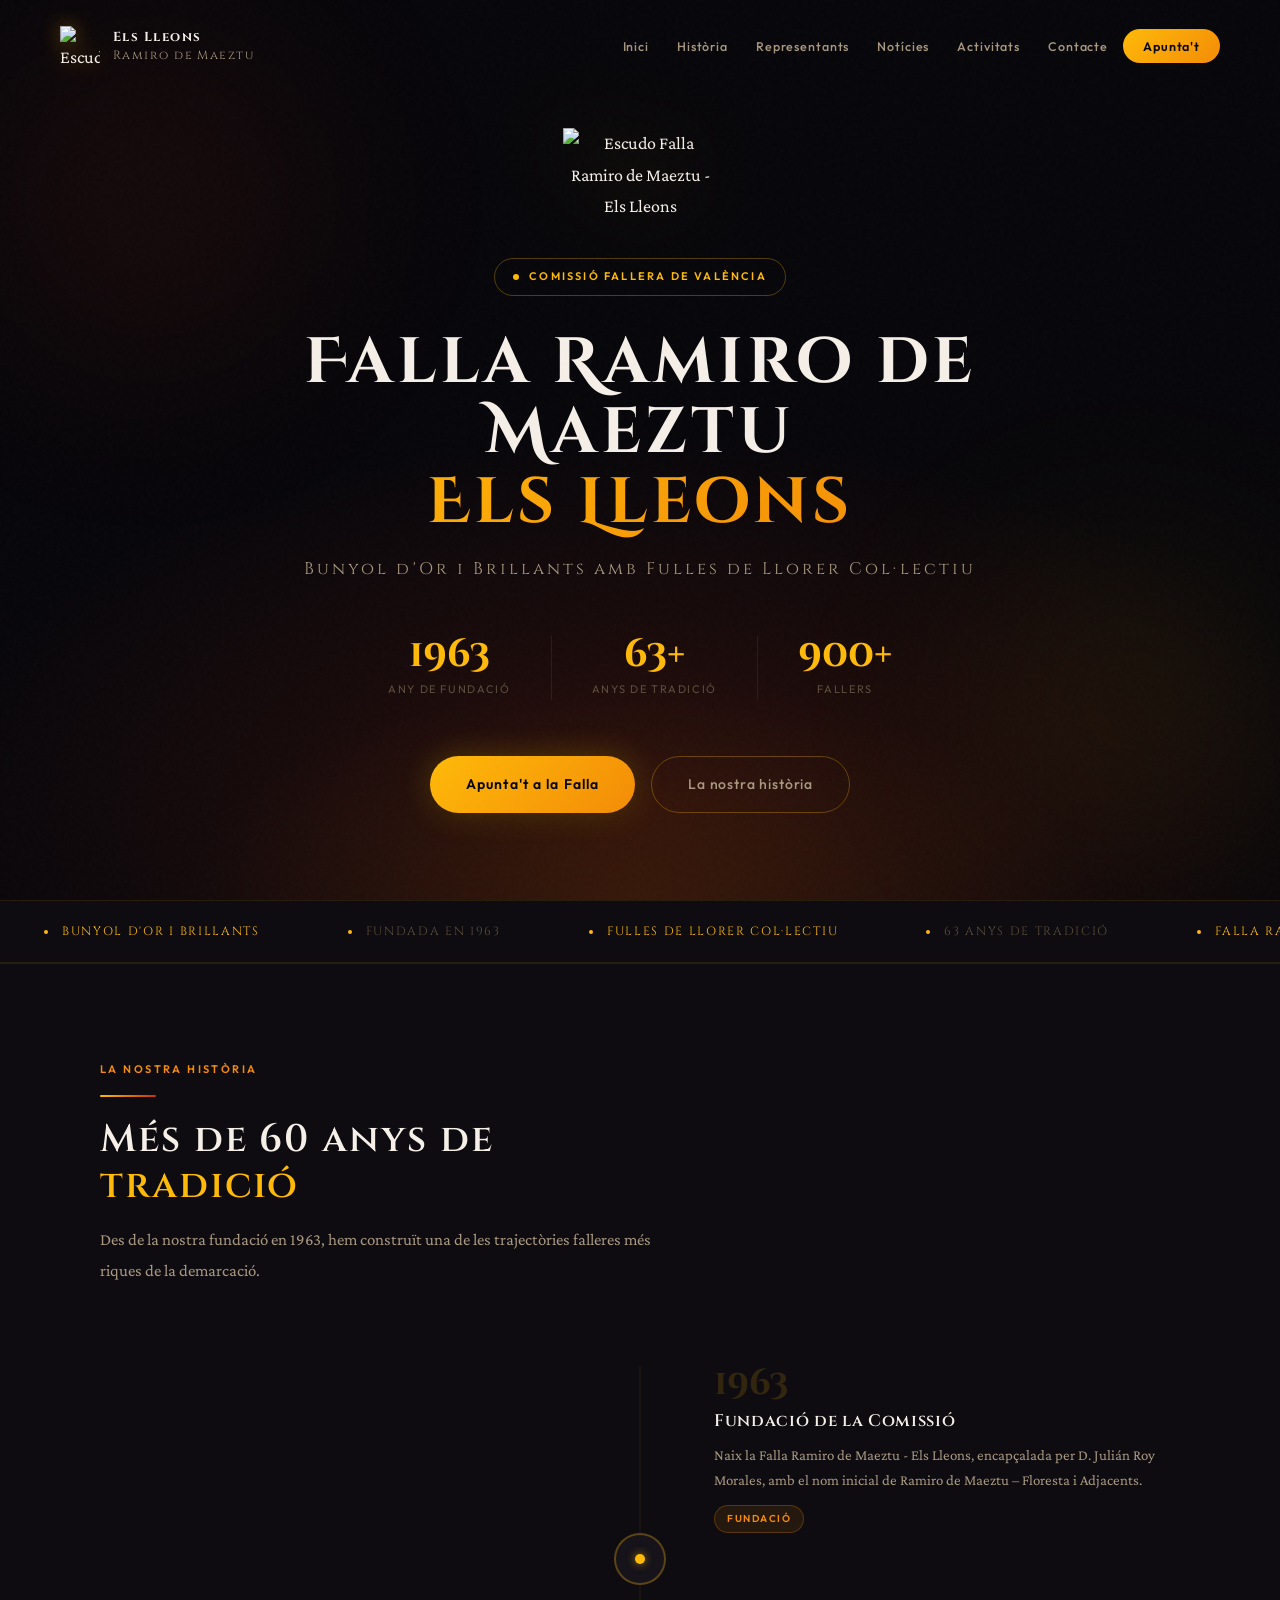
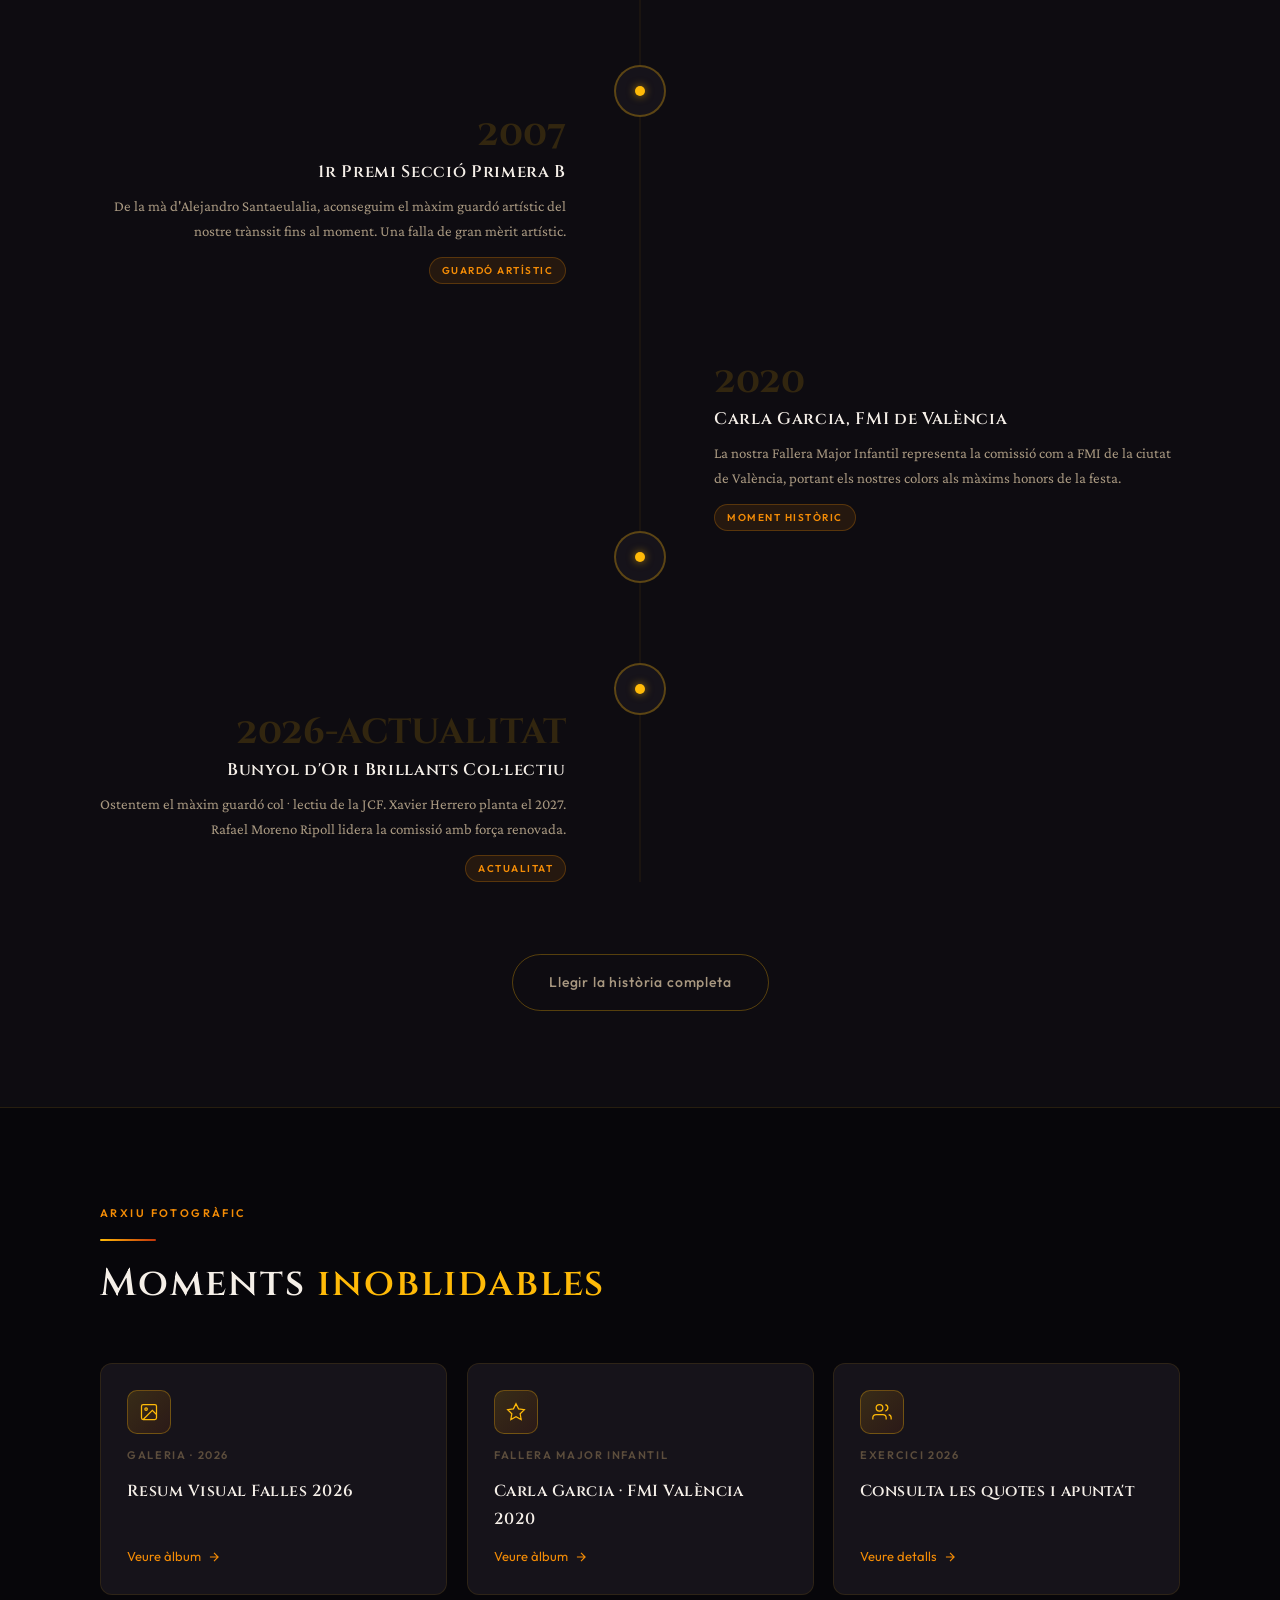
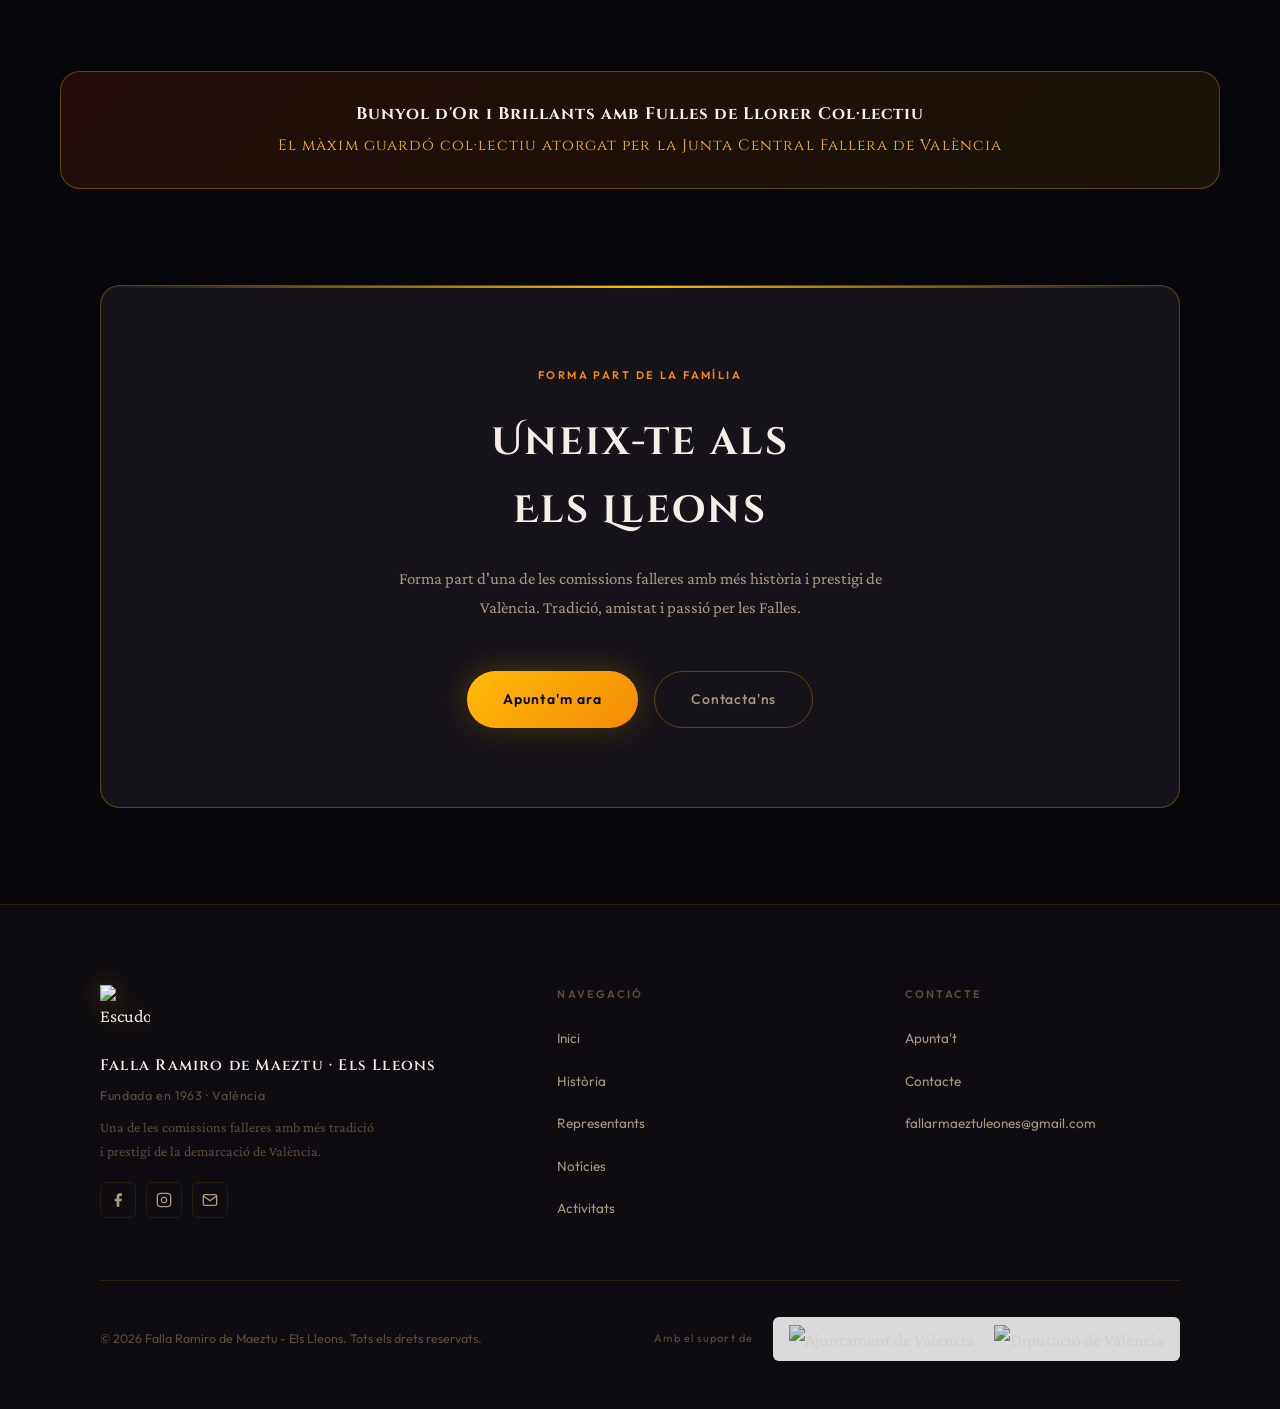
==== index.html @ 34169f57 "Add files via upload" ====
<!DOCTYPE html>
<html lang="ca">
<head>
  <meta charset="UTF-8"/><meta name="viewport" content="width=device-width,initial-scale=1.0"/>
  <meta name="description" content="Falla Ramiro de Maeztu - Els Lleons. Comissió fallera de València des de 1963. Bunyol d'Or i Brillants amb Fulles de Llorer Col·lectiu."/>
  <title>Falla Ramiro de Maeztu · Els Lleons — Inici</title>
  <link rel="preconnect" href="https://fonts.googleapis.com">
  <link rel="preconnect" href="https://fonts.gstatic.com" crossorigin>
  <link href="https://fonts.googleapis.com/css2?family=Cinzel+Decorative:wght@700;900&family=Cinzel:wght@400;600;700&family=Crimson+Pro:ital,wght@0,400;0,600;1,400&family=Outfit:wght@300;400;500;600&display=swap" rel="stylesheet">
  <script src="https://cdnjs.cloudflare.com/ajax/libs/gsap/3.12.2/gsap.min.js"></script>
  <script src="https://cdnjs.cloudflare.com/ajax/libs/gsap/3.12.2/ScrollTrigger.min.js"></script>
  <link rel="stylesheet" href="main.css">
  <style>
    /* ── HERO ──────────────────────────────────── */
    .hero{position:relative;min-height:100vh;display:flex;align-items:center;justify-content:center;text-align:center;overflow:hidden;padding:120px 40px 80px}
    .hero::after{content:'';position:absolute;inset:0;background:radial-gradient(ellipse 80% 60% at 50% 90%,rgba(193,52,10,.18) 0%,transparent 70%),radial-gradient(ellipse 60% 40% at 50% 100%,rgba(244,140,6,.10) 0%,transparent 60%);pointer-events:none}
    .hero-bg-glow{position:absolute;inset:0;pointer-events:none;z-index:0}
    .hero-glow-orb{position:absolute;border-radius:50%;filter:blur(80px)}
    .hero-glow-orb--a{width:500px;height:500px;left:-100px;top:-50px;background:radial-gradient(circle,rgba(193,52,10,.12),transparent 70%)}
    .hero-glow-orb--b{width:600px;height:400px;right:-150px;bottom:0;background:radial-gradient(circle,rgba(255,186,8,.08),transparent 70%)}
    #ember-canvas{position:absolute;inset:0;width:100%;height:100%;pointer-events:none;z-index:1}
    .hero-content{position:relative;z-index:2;max-width:820px}
    .hero-escudo-wrap{position:relative;z-index:2}
    .hero-escudo{width:clamp(100px,14vw,155px);height:auto;margin:0 auto 36px;filter:drop-shadow(0 0 40px rgba(255,186,8,.35));will-change:transform;animation:glow-pulse 3.5s ease-in-out infinite}
    .hero-badge{display:inline-flex;align-items:center;gap:10px;font-family:var(--font-ui);font-size:11px;font-weight:600;letter-spacing:.20em;text-transform:uppercase;color:var(--fire-gold);border:1px solid var(--border-accent);padding:8px 18px;border-radius:100px;margin-bottom:32px}
    .hero-badge-dot{width:6px;height:6px;background:var(--fire-gold);border-radius:50%;animation:pulse-dot 2s ease-in-out infinite}
    .hero-title{font-family:var(--font-display);font-size:clamp(2rem,5vw,4.2rem);font-weight:700;line-height:1.1;letter-spacing:.06em;color:var(--text-primary);margin-bottom:16px}
    .hero-title .fire-text{display:block;background:linear-gradient(135deg,var(--fire-gold) 0%,var(--fire-bright) 45%,var(--fire-deep) 100%);background-size:200% auto;-webkit-background-clip:text;-webkit-text-fill-color:transparent;background-clip:text;animation:shimmer 5s linear infinite}
    .hero-subtitle{font-family:var(--font-heading);font-size:clamp(.85rem,2vw,1.05rem);letter-spacing:.18em;color:var(--text-secondary);margin-bottom:52px}
    .hero-stats{display:flex;align-items:center;justify-content:center;margin-bottom:56px}
    .hero-stat{text-align:center;padding:0 40px}
    .hero-stat:not(:last-child){border-right:1px solid var(--border-subtle)}
    .hero-stat-num{font-family:var(--font-display);font-size:clamp(1.8rem,3vw,2.6rem);font-weight:700;color:var(--fire-gold);line-height:1;margin-bottom:6px}
    .hero-stat-label{font-family:var(--font-ui);font-size:11px;letter-spacing:.15em;color:var(--text-muted);text-transform:uppercase}
    .hero-actions{display:flex;gap:16px;justify-content:center;flex-wrap:wrap}
    .scroll-indicator{position:absolute;bottom:40px;left:50%;transform:translateX(-50%);display:flex;flex-direction:column;align-items:center;gap:10px}
    .scroll-indicator span{font-family:var(--font-ui);font-size:10px;letter-spacing:.20em;color:var(--text-muted);text-transform:uppercase}
    .scroll-line{width:1px;height:48px;background:linear-gradient(to bottom,var(--fire-gold),transparent);animation:scroll-line 2s ease-in-out infinite}
    @keyframes scroll-line{0%{transform:scaleY(0) translateY(-50%);opacity:0}40%{transform:scaleY(1) translateY(0);opacity:1}100%{transform:scaleY(0) translateY(50%);opacity:0}}
    /* ── TIMELINE ──────────────────────────────── */
    .timeline-section{background:var(--bg-surface);border-top:1px solid var(--border-subtle);border-bottom:1px solid var(--border-subtle)}
    .timeline-intro{max-width:600px;margin-bottom:80px}
    @media(max-width:768px){.hero-stat{padding:0 18px}.hero-stats{gap:0}}
  </style>
</head>
<body>

<nav class="site-nav" id="siteNav">
  <a href="index.html" class="nav-logo">
    <img src="img/escudo-BKOypUWz.png" alt="Escudo Falla Els Lleons"/>
    <div class="nav-logo-text"><strong>Els Lleons</strong>Ramiro de Maeztu</div>
  </a>
  <ul class="nav-links">
    <li><a href="index.html">Inici</a></li>
    <li><a href="historia.html">Història</a></li>
    <li><a href="representants.html">Representants</a></li>
    <li><a href="noticies.html">Notícies</a></li>
    <li><a href="activitats.html">Activitats</a></li>
    <li><a href="contacto.html">Contacte</a></li>
    <li><a href="apuntat.html" class="nav-cta">Apunta't</a></li>
  </ul>
  <button class="nav-hamburger" id="navHamburger" aria-label="Menú"><span></span><span></span><span></span></button>
</nav>
<div class="nav-drawer" id="navDrawer">
  <a href="index.html">Inici</a><a href="historia.html">Història</a>
  <a href="representants.html">Representants</a><a href="noticies.html">Notícies</a>
  <a href="activitats.html">Activitats</a><a href="contacto.html">Contacte</a>
  <a href="apuntat.html" class="nav-cta">Apunta't</a>
</div>

<section class="hero" id="hero">
  <div class="hero-bg-glow" id="heroGlow">
    <div class="hero-glow-orb hero-glow-orb--a"></div>
    <div class="hero-glow-orb hero-glow-orb--b"></div>
  </div>
  <canvas id="ember-canvas"></canvas>
  <div class="hero-content" id="heroContent">
    <div class="hero-escudo-wrap" id="heroEscudo">
      <img src="img/escudo-BKOypUWz.png" alt="Escudo Falla Ramiro de Maeztu - Els Lleons" class="hero-escudo"/>
    </div>
    <div class="hero-badge" id="heroBadge"><span class="hero-badge-dot"></span>Comissió Fallera de València</div>
    <h1 class="hero-title" id="heroTitle">Falla Ramiro de Maeztu<span class="fire-text">Els Lleons</span></h1>
    <p class="hero-subtitle" id="heroSubtitle">Bunyol d'Or i Brillants amb Fulles de Llorer Col·lectiu</p>
    <div class="hero-stats" id="heroStats">
      <div class="hero-stat">
        <div class="hero-stat-num" data-count="1963" data-suffix="" data-delay="1.2">1963</div>
        <div class="hero-stat-label">Any de fundació</div>
      </div>
      <div class="hero-stat">
        <div class="hero-stat-num" data-count="63" data-suffix="+" data-delay="1.4">63+</div>
        <div class="hero-stat-label">Anys de tradició</div>
      </div> 
      <div class="hero-stat">
        <div class="hero-stat-num" data-count="900" data-suffix="+" data-delay="1.4">900+</div>
        <div class="hero-stat-label">Fallers</div>
      </div>
    </div>
    <div class="hero-actions" id="heroActions">
      <a href="apuntat.html" class="btn-primary magnet-btn">Apunta't a la Falla</a>
      <a href="historia.html" class="btn-ghost magnet-btn">La nostra història</a>
    </div>
  </div>
</section>

<div class="marquee-section">
  <div class="marquee-track">
    <div class="marquee-item hi"><span class="dot"></span>Bunyol d'Or i Brillants</div>
    <div class="marquee-item"><span class="dot"></span>Fundada en 1963</div>
    <div class="marquee-item hi"><span class="dot"></span>Fulles de Llorer Col·lectiu</div>
    <div class="marquee-item"><span class="dot"></span>63 anys de tradició</div>
    <div class="marquee-item hi"><span class="dot"></span>Falla Ramiro de Maeztu</div>
    <div class="marquee-item"><span class="dot"></span>Els Lleons · València</div>
    <div class="marquee-item hi"><span class="dot"></span>Xavier Herrero 2027</div>
    <div class="marquee-item"><span class="dot"></span>Rafael Moreno Ripoll</div>
    <div class="marquee-item hi"><span class="dot"></span>Bunyol d'Or i Brillants</div>
    <div class="marquee-item"><span class="dot"></span>Fundada en 1963</div>
    <div class="marquee-item hi"><span class="dot"></span>Fulles de Llorer Col·lectiu</div>
    <div class="marquee-item"><span class="dot"></span>63 anys de tradició</div>
    <div class="marquee-item hi"><span class="dot"></span>Falla Ramiro de Maeztu</div>
    <div class="marquee-item"><span class="dot"></span>Els Lleons · València</div>
    <div class="marquee-item hi"><span class="dot"></span>Xavier Herrero 2027</div>
    <div class="marquee-item"><span class="dot"></span>Rafael Moreno Ripoll</div>
  </div>
</div>

<section class="timeline-section">
  <div class="container">
    <div class="timeline-intro gsap-reveal">
      <div class="section-label">La nostra Història</div>
      <div class="title-line"></div>
      <h2 class="section-title">Més de 60 anys de <span class="accent">tradició</span></h2>
      <p class="section-desc">Des de la nostra fundació en 1963, hem construït una de les trajectòries falleres més riques de la demarcació.</p>
    </div>
    <div class="timeline" id="timeline">
      <div class="timeline-line"><div class="timeline-line-progress" id="timelineProgress"></div></div>
      <div class="timeline-item" data-timeline-item>
        <div class="timeline-content">
          <div class="timeline-year">1963</div>
          <h3 class="timeline-event-title">Fundació de la Comissió</h3>
          <p class="timeline-event-desc">Naix la Falla Ramiro de Maeztu - Els Lleons, encapçalada per D. Julián Roy Morales, amb el nom inicial de Ramiro de Maeztu – Floresta i Adjacents.</p>
          <span class="timeline-tag">Fundació</span>
        </div>
        <div class="timeline-dot"><div class="timeline-dot-inner"></div></div>
        <div class="timeline-empty"></div>
      </div>
      <div class="timeline-item" data-timeline-item>
        <div class="timeline-empty"></div>
        <div class="timeline-dot"><div class="timeline-dot-inner"></div></div>
        <div class="timeline-content">
          <div class="timeline-year">2007</div>
          <h3 class="timeline-event-title">1r Premi Secció Primera B</h3>
          <p class="timeline-event-desc">De la mà d'Alejandro Santaeulalia, aconseguim el màxim guardó artístic del nostre trànssit fins al moment. Una falla de gran mèrit artístic.</p>
          <span class="timeline-tag">Guardó artístic</span>
        </div>
      </div>
      <div class="timeline-item" data-timeline-item>
        <div class="timeline-content">
          <div class="timeline-year">2020</div>
          <h3 class="timeline-event-title">Carla Garcia, FMI de València</h3>
          <p class="timeline-event-desc">La nostra Fallera Major Infantil representa la comissió com a FMI de la ciutat de València, portant els nostres colors als màxims honors de la festa.</p>
          <span class="timeline-tag">Moment Històric</span>
        </div>
        <div class="timeline-dot"><div class="timeline-dot-inner"></div></div>
        <div class="timeline-empty"></div>
      </div>
      <div class="timeline-item" data-timeline-item>
        <div class="timeline-empty"></div>
        <div class="timeline-dot"><div class="timeline-dot-inner"></div></div>
        <div class="timeline-content">
          <div class="timeline-year">2026-actualitat</div>
          <h3 class="timeline-event-title">Bunyol d'Or i Brillants Col·lectiu</h3>
          <p class="timeline-event-desc">Ostentem el màxim guardó col·lectiu de la JCF. Xavier Herrero planta el 2027. Rafael Moreno Ripoll lidera la comissió amb força renovada.</p>
          <span class="timeline-tag">Actualitat</span>
        </div>
      </div>
    </div>
    <div style="text-align:center;margin-top:72px;" class="gsap-reveal">
      <a href="historia.html" class="btn-ghost magnet-btn">Llegir la història completa</a>
    </div>
  </div>
</section>

<section>
  <div class="container">
    <div class="gsap-reveal">
      <div class="section-label">Arxiu Fotogràfic</div>
      <div class="title-line"></div>
      <h2 class="section-title">Moments <span class="accent">inoblidables</span></h2>
    </div>
    <div class="media-grid gsap-stagger">
      <a href="https://photos.app.goo.gl/oieqYhfX7TFRKs5K6" target="_blank" rel="noopener" class="media-card gsap-stagger-item">
        <div class="media-card-icon"><svg width="20" height="20" viewBox="0 0 24 24" fill="none" stroke="currentColor" stroke-width="1.5"><rect x="3" y="3" width="18" height="18" rx="2"/><circle cx="8.5" cy="8.5" r="1.5"/><polyline points="21 15 16 10 5 21"/></svg></div>
        <div class="media-card-label">Galeria · 2026</div>
        <div class="media-card-title">Resum Visual Falles 2026</div>
        <div class="media-card-arrow">Veure àlbum <svg width="14" height="14" viewBox="0 0 24 24" fill="none" stroke="currentColor" stroke-width="2"><path d="M5 12h14M12 5l7 7-7 7"/></svg></div>
      </a>
      <a href="https://photos.google.com/share/AF1QipOWC027r64rm7cB2K-6DZGzANDgAGaSIbLd2Os3j7zZW-bnLb8N82wI9iTpSk3nBQ?key=VXc4aWZzSUs1NjE0bUx0eWV2QlB2aTRnMTRxVzJ3" target="_blank" rel="noopener" class="media-card gsap-stagger-item">
        <div class="media-card-icon"><svg width="20" height="20" viewBox="0 0 24 24" fill="none" stroke="currentColor" stroke-width="1.5"><path d="M12 2l3.09 6.26L22 9.27l-5 4.87 1.18 6.88L12 17.77l-6.18 3.25L7 14.14 2 9.27l6.91-1.01L12 2z"/></svg></div>
        <div class="media-card-label">Fallera Major Infantil</div>
        <div class="media-card-title">Carla Garcia · FMI València 2020</div>
        <div class="media-card-arrow">Veure àlbum <svg width="14" height="14" viewBox="0 0 24 24" fill="none" stroke="currentColor" stroke-width="2"><path d="M5 12h14M12 5l7 7-7 7"/></svg></div>
      </a>
      <a href="apuntat.html" class="media-card gsap-stagger-item">
        <div class="media-card-icon"><svg width="20" height="20" viewBox="0 0 24 24" fill="none" stroke="currentColor" stroke-width="1.5"><path d="M17 21v-2a4 4 0 0 0-4-4H5a4 4 0 0 0-4 4v2"/><circle cx="9" cy="7" r="4"/><path d="M23 21v-2a4 4 0 0 0-3-3.87m-4-12a4 4 0 0 1 0 7.75"/></svg></div>
        <div class="media-card-label">Exercici 2026</div>
        <div class="media-card-title">Consulta les quotes i apunta't</div>
        <div class="media-card-arrow">Veure detalls <svg width="14" height="14" viewBox="0 0 24 24" fill="none" stroke="currentColor" stroke-width="2"><path d="M5 12h14M12 5l7 7-7 7"/></svg></div>
      </a>
    </div>
  </div>
</section>

<div class="honor-banner gsap-reveal">
  <div class="honor-text">
    <strong>Bunyol d'Or i Brillants amb Fulles de Llorer Col·lectiu</strong>
    El màxim guardó col·lectiu atorgat per la Junta Central Fallera de València
  </div>
</div>

<section class="join-section">
  <div class="container">
    <div class="join-inner gsap-reveal">
      <div class="section-label" style="justify-content:center;display:flex;margin-bottom:24px;">Forma part de la família</div>
      <h2 class="join-title">Uneix-te als<br>Els Lleons</h2>
      <p class="join-desc">Forma part d'una de les comissions falleres amb més història i prestigi de València. Tradició, amistat i passió per les Falles.</p>
      <div class="join-actions">
        <a href="apuntat.html" class="btn-primary magnet-btn">Apunta'm ara</a>
        <a href="contacto.html" class="btn-ghost magnet-btn">Contacta'ns</a>
      </div>
    </div>
  </div>
</section>

<footer class="site-footer">
  <div class="container">
    <div class="footer-top">
      <div class="footer-brand">
        <img src="img/escudo-BKOypUWz.png" alt="Escudo"/>
        <div class="footer-brand-name">Falla Ramiro de Maeztu · Els Lleons</div>
        <div class="footer-brand-sub">Fundada en 1963 · València</div>
        <p class="footer-brand-desc">Una de les comissions falleres amb més tradició i prestigi de la demarcació de València.</p>
        <div class="social-links">
          <a href="https://www.facebook.com/fallarmaeztuleones" target="_blank" rel="noopener" class="social-link" aria-label="Facebook"><svg width="16" height="16" viewBox="0 0 24 24" fill="currentColor"><path d="M18 2h-3a5 5 0 0 0-5 5v3H7v4h3v8h4v-8h3l1-4h-4V7a1 1 0 0 1 1-1h3z"/></svg></a>
          <a href="https://www.instagram.com/fallaramirodemaeztuleones/" target="_blank" rel="noopener" class="social-link" aria-label="Instagram"><svg width="16" height="16" viewBox="0 0 24 24" fill="none" stroke="currentColor" stroke-width="2"><rect x="2" y="2" width="20" height="20" rx="5"/><path d="M16 11.37A4 4 0 1 1 12.63 8 4 4 0 0 1 16 11.37z"/><line x1="17.5" y1="6.5" x2="17.51" y2="6.5"/></svg></a>
          <a href="mailto:fallarmaeztuleones@gmail.com" class="social-link" aria-label="Email"><svg width="16" height="16" viewBox="0 0 24 24" fill="none" stroke="currentColor" stroke-width="2"><path d="M4 4h16c1.1 0 2 .9 2 2v12c0 1.1-.9 2-2 2H4c-1.1 0-2-.9-2-2V6c0-1.1.9-2 2-2z"/><polyline points="22,6 12,13 2,6"/></svg></a>
        </div>
      </div>
      <div>
        <div class="footer-nav-title">Navegació</div>
        <ul class="footer-nav-links">
          <li><a href="index.html">Inici</a></li><li><a href="historia.html">Història</a></li>
          <li><a href="representants.html">Representants</a></li><li><a href="noticies.html">Notícies</a></li>
          <li><a href="activitats.html">Activitats</a></li>
        </ul>
      </div>
      <div>
        <div class="footer-nav-title">Contacte</div>
        <ul class="footer-nav-links">
          <li><a href="apuntat.html">Apunta't</a></li><li><a href="contacto.html">Contacte</a></li>
          <li><a href="mailto:fallarmaeztuleones@gmail.com">fallarmaeztuleones@gmail.com</a></li>
        </ul>
      </div>
    </div>
    <div class="footer-bottom">
      <div class="footer-copy">© 2026 Falla Ramiro de Maeztu - Els Lleons. Tots els drets reservats.</div>
      <div class="footer-sponsors">
        <span class="footer-sponsor-label">Amb el suport de</span>
        <div class="footer-sponsor-logos">
           <img src="img/ajuntament-BGm3J81t.png" alt="Ajuntament de València">
          <img src="img/diputacio-DWRY4cS8.jpg" alt="Diputació de València">
        </div>
      </div>
    </div>
  </div>
</footer>

<script src="main.js"></script>
</body>
</html>
---- main.css ----
/* ══════════════════════════════════════════════════════
   FALLA RAMIRO DE MAEZTU · ELS LLEONS — main.css v2
   Flama i Tradició Design System — CORREGIT
══════════════════════════════════════════════════════ */
 
/* ─── TOKENS ─────────────────────────────────────── */
:root {
  --bg-base:        #07060A;
  --bg-surface:     #0E0C11;
  --bg-card:        #16131A;
  --bg-card-hover:  #1E1B24;
 
  --fire-deep:      #C1340A;
  --fire-mid:       #E85D04;
  --fire-bright:    #F48C06;
  --fire-gold:      #FFBA08;
 
  --text-primary:   #F5EFE8;
  --text-secondary: #A89880;
  --text-muted:     #5C4D3C;
 
  --border-subtle:  rgba(255,186,8,.10);
  --border-accent:  rgba(255,186,8,.30);
 
  --font-display: 'Cinzel Decorative', serif;
  --font-heading: 'Cinzel', serif;
  --font-body:    'Crimson Pro', serif;
  --font-ui:      'Outfit', sans-serif;
 
  --r-sm: 6px;
  --r-md: 12px;
  --r-lg: 20px;
  --ease: cubic-bezier(.16,1,.3,1);
}
 
/* ─── RESET ──────────────────────────────────────── */
*,*::before,*::after { box-sizing:border-box; margin:0; padding:0; }
html { scroll-behavior:smooth; }
body {
  font-family:var(--font-body); font-size:18px; line-height:1.75;
  color:var(--text-primary); background:var(--bg-base); overflow-x:hidden;

}
img  { display:block; max-width:100%; height:auto; }
a    { color:inherit; text-decoration:none; }
ul   { list-style:none; }
 
/* Grain */
body::before {
  content:''; position:fixed; inset:0; pointer-events:none; z-index:9999;
  background-image:url("data:image/svg+xml,%3Csvg viewBox='0 0 256 256' xmlns='http://www.w3.org/2000/svg'%3E%3Cfilter id='n'%3E%3CfeTurbulence type='fractalNoise' baseFrequency='0.9' numOctaves='4' stitchTiles='stitch'/%3E%3C/filter%3E%3Crect width='100%25' height='100%25' filter='url(%23n)'/%3E%3C/svg%3E");
  opacity:.025;
}
 
/* ─── NAV ─────────────────────────────────────────── */
.site-nav {
  position:fixed; top:0; left:0; right:0; z-index:100;
  padding:26px 60px;
  display:flex; align-items:center; justify-content:space-between; gap:32px;
  transition:padding .4s var(--ease), background .4s ease,
             border-color .4s ease, transform .4s var(--ease);
}
.site-nav.scrolled {
  padding:14px 60px;
  background:rgba(7,6,10,.92);
  backdrop-filter:blur(24px) saturate(160%);
  -webkit-backdrop-filter:blur(24px) saturate(160%);
  border-bottom:1px solid var(--border-subtle);
}
.site-nav.hidden { transform:translateY(-110%); }
 
.nav-logo { display:flex; align-items:center; gap:13px; flex-shrink:0; }
.nav-logo img {
  width:40px; height:40px; object-fit:contain;
  filter:drop-shadow(0 0 10px rgba(255,186,8,.4));
  transition:filter .3s ease;
}
.nav-logo:hover img { filter:drop-shadow(0 0 18px rgba(255,186,8,.7)); }
.nav-logo-text {
  font-family:var(--font-heading); font-size:12px;
  letter-spacing:.12em; color:var(--text-secondary); line-height:1.35;
}
.nav-logo-text strong { display:block; font-size:13px; color:var(--text-primary); }
 
.nav-links { display:flex; align-items:center; gap:2px; }
.nav-links a {
  font-family:var(--font-ui); font-size:12.5px; font-weight:500;
  letter-spacing:.07em; color:var(--text-secondary);
  padding:8px 13px; border-radius:var(--r-sm);
  transition:color .2s ease; position:relative;
}
.nav-links a::after {
  content:''; position:absolute; bottom:4px; left:50%; right:50%;
  height:1px; background:var(--fire-gold);
  transition:left .3s var(--ease), right .3s var(--ease);
}
.nav-links a:hover, .nav-links a.active { color:var(--text-primary); }
.nav-links a:hover::after, .nav-links a.active::after { left:13px; right:13px; }
 
.nav-cta {
  font-family:var(--font-ui) !important; font-size:12.5px !important;
  font-weight:600 !important; letter-spacing:.07em !important;
  color:var(--bg-base) !important;
  background:linear-gradient(135deg, var(--fire-gold), var(--fire-bright));
  padding:9px 20px !important; border-radius:100px !important;
}
.nav-cta::after { display:none !important; }
.nav-cta:hover  { opacity:.88; color:var(--bg-base) !important; }
 
/* Hamburger */
.nav-hamburger {
  display:none; flex-direction:column; gap:5px;
  background:none; border:none; cursor:pointer; padding:6px; flex-shrink:0;
}
.nav-hamburger span {
  display:block; width:22px; height:2px;
  background:var(--text-secondary); border-radius:2px;
  transition:all .3s var(--ease);
}
.nav-hamburger.open span:nth-child(1) { transform:rotate(45deg) translate(5px,5px); }
.nav-hamburger.open span:nth-child(2) { opacity:0; transform:scaleX(0); }
.nav-hamburger.open span:nth-child(3) { transform:rotate(-45deg) translate(5px,-5px); }
 
/* Mobile drawer */
.nav-drawer {
  position:fixed; inset:0;
  background:rgba(7,6,10,.98); backdrop-filter:blur(30px);
  display:flex; flex-direction:column; align-items:center; justify-content:center; gap:8px;
  z-index:99; transform:translateX(100%); transition:transform .45s var(--ease);
}
.nav-drawer.open { transform:translateX(0); }
.nav-drawer a {
  font-family:var(--font-heading); font-size:1.35rem;
  letter-spacing:.12em; color:var(--text-secondary);
  padding:12px 32px; transition:color .2s ease;
}
.nav-drawer a:hover { color:var(--fire-gold); }
.nav-drawer .nav-cta {
  margin-top:20px; font-size:13px !important;
  padding:13px 34px !important; color:var(--bg-base) !important;
}
 
/* ─── LAYOUT ──────────────────────────────────────── */
.container { max-width:1200px; margin:0 auto; padding:0 60px; }
section { padding:96px 0; }
 
/* ─── TYPOGRAPHY HELPERS ─────────────────────────── */
.section-label {
  font-family:var(--font-ui); font-size:11px; font-weight:600;
  letter-spacing:.22em; text-transform:uppercase; color:var(--fire-bright);
  margin-bottom:16px;
}
.section-title {
  font-family:var(--font-heading);
  font-size:clamp(1.75rem, 3vw, 2.75rem);
  font-weight:600; letter-spacing:.05em; color:var(--text-primary);
  line-height:1.2; margin-bottom:16px;
}
.section-title .accent { color:var(--fire-gold); }
 
.title-line {
  width:56px; height:2px; border-radius:2px; margin-bottom:20px;
  background:linear-gradient(90deg, var(--fire-gold), var(--fire-deep));
}
.section-desc {
  font-size:1.05rem; color:var(--text-secondary);
  max-width:580px; line-height:1.8;
}
 
/* ─── PAGE HERO (páginas internas) ───────────────── */
.page-hero {
  position:relative; padding:190px 0 88px;
  overflow:hidden; text-align:center;
}
.page-hero::before {
  content:''; position:absolute; inset:0; pointer-events:none;
  background:
    radial-gradient(ellipse 70% 80% at 50% 100%, rgba(193,52,10,.18) 0%, transparent 70%),
    radial-gradient(ellipse 40% 60% at 50% 110%, rgba(255,186,8,.08) 0%, transparent 60%);
}
.page-hero::after {
  content:''; position:absolute; bottom:0; left:0; right:0; height:1px;
  background:linear-gradient(90deg, transparent, var(--border-accent), transparent);
}
.page-hero-label {
  font-family:var(--font-ui); font-size:11px; font-weight:600;
  letter-spacing:.22em; text-transform:uppercase; color:var(--fire-bright);
  margin-bottom:20px; display:inline-block;
}
.page-hero-title {
  font-family:var(--font-display);
  font-size:clamp(2rem, 5vw, 3.5rem);
  font-weight:700; letter-spacing:.06em; color:var(--text-primary);
  line-height:1.1; margin-bottom:20px;
}
.page-hero-title .fire-text {
  display:block;
  background:linear-gradient(135deg, var(--fire-gold) 0%, var(--fire-bright) 50%, var(--fire-deep) 100%);
  background-size:200% auto;
  -webkit-background-clip:text; -webkit-text-fill-color:transparent; background-clip:text;
  animation:shimmer 5s linear infinite;
}
.page-hero-desc {
  font-family:var(--font-heading); font-size:clamp(.85rem, 2vw, 1.05rem);
  letter-spacing:.10em; color:var(--text-secondary);
  max-width:600px; margin:0 auto;
}
 
/* ─── KEYFRAMES ──────────────────────────────────── */
@keyframes shimmer  { 0%{background-position:0% center} 100%{background-position:200% center} }
@keyframes glow-pulse {
  0%,100% { filter:drop-shadow(0 0 35px rgba(255,186,8,.30)); }
  50%      { filter:drop-shadow(0 0 58px rgba(255,186,8,.58)); }
}
@keyframes pulse-dot { 0%,100%{opacity:1;transform:scale(1)} 50%{opacity:.5;transform:scale(.6)} }
@keyframes scroll-line {
  0%  { transform:scaleY(0) translateY(-50%); opacity:0; }
  40% { transform:scaleY(1)  translateY(0);   opacity:1; }
  100%{ transform:scaleY(0)  translateY(50%); opacity:0; }
}
 
/* ─── BUTTONS ─────────────────────────────────────── */
.btn-primary {
  display:inline-block; font-family:var(--font-ui); font-size:14px; font-weight:600;
  letter-spacing:.08em; color:var(--bg-base);
  background:linear-gradient(135deg, var(--fire-gold), var(--fire-bright));
  padding:16px 36px; border-radius:100px; border:none; cursor:pointer;
  position:relative; overflow:hidden; will-change:transform;
  box-shadow:0 0 30px rgba(255,186,8,.25), 0 4px 20px rgba(0,0,0,.4);
  transition:box-shadow .3s ease;
}
.btn-primary::before {
  content:''; position:absolute; inset:0;
  background:linear-gradient(135deg, rgba(255,255,255,.2), transparent);
  opacity:0; transition:opacity .25s ease;
}
.btn-primary:hover { box-shadow:0 0 50px rgba(255,186,8,.4), 0 8px 30px rgba(0,0,0,.5); }
.btn-primary:hover::before { opacity:1; }
 
.btn-ghost {
  display:inline-block; font-family:var(--font-ui); font-size:14px; font-weight:500;
  letter-spacing:.06em; color:var(--text-secondary);
  padding:15px 36px; border-radius:100px; border:1px solid var(--border-accent);
  will-change:transform;
  transition:color .25s ease, border-color .25s ease, background .25s ease;
}
.btn-ghost:hover { color:var(--text-primary); border-color:var(--fire-gold); background:rgba(255,186,8,.06); }
 
.btn-sm { padding:10px 22px !important; font-size:13px !important; }
 
/* ─── HONOR BANNER ────────────────────────────────── */
/* ─── HONOR BANNER ────────────────────────────────── */
.honor-banner {
  background: linear-gradient(135deg, rgba(193,52,10,.15), rgba(255,186,8,.08));
  border: 1px solid var(--border-accent); 
  border-radius: var(--r-lg);
  padding: 28px 48px; 
  
  display: flex; 
  align-items: center; 
  justify-content: center; /* 👈 CORREGIDO: Centra el bloque horizontalmente */
  gap: 24px;
  margin: -20px 60px 0; 
  position: relative; 
  z-index: 3;
}
.honor-icon { 
  font-size: 34px; 
  flex-shrink: 0; 
}
.honor-text { 
  font-family: var(--font-heading); 
  font-size: .95rem; 
  letter-spacing: .07em; 
  color: var(--fire-gold); 
  text-align: center; 
  width: 100%;             /* 👈 CORREGIDO: Fuerza a que el texto ocupe todo el ancho disponible para centrarse */
}
.honor-text strong { 
  display: block; 
  font-size: 1.05rem; 
  color: var(--text-primary); 
  margin-bottom: 4px; 
}
 
/* ─── MARQUEE ─────────────────────────────────────── */
.marquee-section {
  overflow:hidden; padding:20px 0;
  border-top:1px solid var(--border-subtle);
  border-bottom:1px solid var(--border-subtle);
  background:var(--bg-surface);
}
.marquee-track {
  display:flex; width:max-content;
  animation:marquee-slide 30s linear infinite;
}
.marquee-track:hover { animation-play-state:paused; }
@keyframes marquee-slide { from{transform:translateX(0)} to{transform:translateX(-50%)} }
.marquee-item {
  display:flex; align-items:center; gap:14px; padding:0 44px; white-space:nowrap;
  font-family:var(--font-heading); font-size:12px;
  letter-spacing:.14em; text-transform:uppercase; color:var(--text-muted);
}
.marquee-item .dot { width:4px; height:4px; background:var(--fire-gold); border-radius:50%; }
.marquee-item.hi   { color:var(--fire-gold); }
 
/* ─── CARD BASE — sin transform en CSS (GSAP lo gestiona) ── */
.card-hoverable {
  will-change:transform;
  /* transform se gestiona 100% por GSAP — NO poner transition: transform aquí */
}
 
/* ─── NEWS CARDS ──────────────────────────────────── */
.news-grid {
  display:grid;
  /* Siempre 2 columnas iguales; en móvil cae a 1 */
  grid-template-columns:repeat(2, 1fr);
  gap:28px; margin-top:56px;
  align-items:stretch;          /* igual altura */
}
.news-card {
  background:var(--bg-card); border:1px solid var(--border-subtle);
  border-radius:var(--r-lg); overflow:hidden; cursor:pointer;
  will-change:transform;
  /* Flex para que cuerpo llene el espacio y las tarjetas sean igual de altas */
  display:flex; flex-direction:column;
  transition:border-color .3s ease, box-shadow .3s ease;
}
.news-card:hover {
  border-color:var(--border-accent);
  box-shadow:0 20px 60px rgba(0,0,0,.5), 0 0 0 1px var(--border-accent);
}
/* Imagen: ratio fijo, sin escala en hover */
.news-card-img {
  width:100%;
  aspect-ratio:16/9;
  overflow:hidden;
  position:relative;
  flex-shrink:0;
}
.news-card-img img {
  width:auto;
  height:auto;
  object-fit:cover;
  display:block;
  transition:filter .4s ease;
  filter:brightness(.88) saturate(.9);
}
.news-card:hover .news-card-img img { filter:brightness(.96) saturate(1.05); }
/* Sombra eliminada — sin ::after oscuro sobre la imagen */
.news-card-img::after { display:none; }
/* El body crece para igualar alturas */
.news-card-body { padding:26px 30px 30px; display:flex; flex-direction:column; flex:1; }
.news-card-body { padding:26px 30px 30px; }
.news-card-date  { font-family:var(--font-ui); font-size:11px; letter-spacing:.15em; color:var(--fire-bright); text-transform:uppercase; margin-bottom:12px; }
.news-card-title { font-family:var(--font-heading); font-size:1.1rem; font-weight:600; letter-spacing:.04em; color:var(--text-primary); line-height:1.35; margin-bottom:12px; }
.news-card-excerpt { font-size:.93rem; color:var(--text-secondary); line-height:1.7; }
.news-card-link {
  display:inline-flex; align-items:center; gap:8px;
  font-family:var(--font-ui); font-size:13px; font-weight:500;
  color:var(--fire-gold); margin-top:18px; transition:gap .25s ease;
}
.news-card-link:hover { gap:14px; }
.news-card-link svg { transition:transform .25s ease; }
.news-card-link:hover svg { transform:translateX(4px); }
 
/* News article (noticies page) */
.news-article {
  background:var(--bg-card); border:1px solid var(--border-subtle);
  border-radius:var(--r-lg); overflow:hidden; margin-bottom:40px;
}
.news-article-header { padding:36px 44px 0; }
.news-article-date {
  font-family:var(--font-ui); font-size:11px; letter-spacing:.15em;
  color:var(--fire-bright); text-transform:uppercase; margin-bottom:14px;
  display:flex; align-items:center; gap:10px;
}
.news-article-date::before { content:''; width:24px; height:1px; background:var(--fire-bright); }
.news-article-title { font-family:var(--font-heading); font-size:clamp(1.3rem, 2.5vw, 1.85rem); font-weight:700; letter-spacing:.04em; color:var(--text-primary); line-height:1.25; margin-bottom:12px; }
.news-article-subtitle { font-family:var(--font-heading); font-size:.95rem; letter-spacing:.08em; color:var(--fire-gold); margin-bottom:28px; }
.news-article-img {
  width:100%;
  aspect-ratio:16/9;
  overflow:hidden;
}
.news-article-img img {
  width:100%; 
  height:980px;
  object-fit:cover;
  object-position:center center;
  display:block;filter:brightness(.88);
}
.news-article-img1 img {
  height: 100%;
  width: 100%;
}
.news-article-body { padding:32px 44px 44px; font-size:1rem; color:var(--text-secondary); line-height:1.85; }
.news-article-body p { margin-bottom:1rem; }
.news-article-body strong { color:var(--text-primary); }
 
/* ─── TIMELINE ────────────────────────────────────── */
.timeline-section { background:var(--bg-surface); border-top:1px solid var(--border-subtle); border-bottom:1px solid var(--border-subtle); }
.timeline-intro   { max-width:600px; margin-bottom:80px; }
.timeline         { position:relative; }
.timeline-line    { position:absolute; top:0; bottom:0; left:50%; transform:translateX(-50%); width:1px; background:var(--border-subtle); }
.timeline-line-progress {
  position:absolute; top:0; left:0; width:1px; height:0%;
  background:linear-gradient(to bottom, var(--fire-gold), var(--fire-deep));
  box-shadow:0 0 10px rgba(255,186,8,.5); will-change:height;
}
.timeline-item {
  display:grid; grid-template-columns:1fr auto 1fr; gap:0 48px;
  align-items:center; margin-bottom:80px; position:relative;
}
.timeline-item:last-child { margin-bottom:0; }
.timeline-item:nth-child(odd)  .timeline-content { grid-column:1; text-align:right; }
.timeline-item:nth-child(odd)  .timeline-dot     { grid-column:2; }
.timeline-item:nth-child(odd)  .timeline-empty   { grid-column:3; }
.timeline-item:nth-child(even) .timeline-empty   { grid-column:1; }
.timeline-item:nth-child(even) .timeline-dot     { grid-column:2; }
.timeline-item:nth-child(even) .timeline-content { grid-column:3; text-align:left; }
.timeline-dot {
  width:52px; height:52px; border-radius:50%; flex-shrink:0; position:relative; z-index:2;
  background:var(--bg-card); border:2px solid var(--border-accent);
  display:flex; align-items:center; justify-content:center;
  transition:border-color .3s ease, box-shadow .3s ease;
}
.timeline-dot-inner {
  width:10px; height:10px; border-radius:50%;
  background:var(--fire-gold); box-shadow:0 0 8px rgba(255,186,8,.6);
  transition:transform .3s ease;
}
.timeline-item.is-active .timeline-dot { border-color:var(--fire-gold); box-shadow:0 0 24px rgba(255,186,8,.3); }
.timeline-item.is-active .timeline-dot-inner { transform:scale(1.5); }
.timeline-year { font-family:var(--font-display); font-size:2.2rem; font-weight:700; color:var(--fire-gold); line-height:1; margin-bottom:10px; opacity:.15; transition:opacity .4s ease; }
.timeline-item.is-active .timeline-year { opacity:1; }
.timeline-event-title { font-family:var(--font-heading); font-size:1.05rem; font-weight:600; letter-spacing:.04em; color:var(--text-primary); margin-bottom:10px; line-height:1.3; }
.timeline-event-desc  { font-size:.93rem; color:var(--text-secondary); line-height:1.7; }
.timeline-tag {
  display:inline-block; margin-top:12px;
  font-family:var(--font-ui); font-size:10px; font-weight:600;
  letter-spacing:.15em; text-transform:uppercase;
  color:var(--fire-bright); background:rgba(244,140,6,.10);
  border:1px solid rgba(244,140,6,.25); padding:4px 12px; border-radius:100px;
}
 
/* ─── MEDIA CARDS ─────────────────────────────────── */
.media-grid { display:grid; grid-template-columns:repeat(3,1fr); gap:20px; margin-top:56px; }
.media-card {
  background:var(--bg-card); border:1px solid var(--border-subtle);
  border-radius:var(--r-md); padding:26px;
  display:flex; flex-direction:column; gap:12px;
  will-change:transform;
  transition:border-color .3s ease, background .3s ease;
}
.media-card:hover { border-color:var(--border-accent); background:var(--bg-card-hover); }
.media-card-icon {
  width:44px; height:44px; border-radius:10px; flex-shrink:0;
  background:linear-gradient(135deg, rgba(255,186,8,.15), rgba(232,93,4,.10));
  border:1px solid var(--border-accent);
  display:flex; align-items:center; justify-content:center;
}
.media-card-icon svg   { color:var(--fire-gold); }
.media-card-label      { font-family:var(--font-ui); font-size:11px; font-weight:600; letter-spacing:.15em; text-transform:uppercase; color:var(--text-muted); }
.media-card-title      { font-family:var(--font-heading); font-size:1rem; font-weight:600; color:var(--text-primary); letter-spacing:.03em; }
.media-card-arrow      { margin-top:auto; color:var(--fire-bright); font-family:var(--font-ui); font-size:13px; display:flex; align-items:center; gap:6px; transition:gap .25s ease; }
.media-card:hover .media-card-arrow { gap:12px; }
 
/* ─── JOIN CTA ────────────────────────────────────── */
.join-section { position:relative; overflow:hidden; }
.join-section::before {
  content:''; position:absolute; top:50%; left:50%; transform:translate(-50%,-50%);
  width:800px; height:500px; pointer-events:none;
  background:radial-gradient(ellipse, rgba(193,52,10,.12), transparent 70%);
}
.join-inner {
  position:relative; background:var(--bg-card); border:1px solid var(--border-accent);
  border-radius:var(--r-lg); padding:80px; text-align:center; overflow:hidden;
}
.join-inner::before {
  content:''; position:absolute; top:0; left:0; right:0; height:2px;
  background:linear-gradient(90deg, transparent, var(--fire-gold), transparent);
}
.join-title { font-family:var(--font-display); font-size:clamp(1.6rem, 3vw, 2.8rem); font-weight:700; letter-spacing:.06em; color:var(--text-primary); margin-bottom:20px; }
.join-desc  { font-size:1.05rem; color:var(--text-secondary); max-width:500px; margin:0 auto 48px; }
.join-actions { display:flex; gap:16px; justify-content:center; flex-wrap:wrap; }
 
/* ─── REPRESENTATIVES ─────────────────────────────── */
.reps-grid { display:grid; grid-template-columns:repeat(4,1fr); gap:24px; margin-top:56px; }
.rep-card {
  background:var(--bg-card); border:1px solid var(--border-subtle);
  border-radius:var(--r-lg); overflow:hidden; cursor:pointer;
  will-change:transform;
  transition:border-color .3s ease, box-shadow .3s ease;
}
.rep-card:hover { border-color:var(--border-accent); box-shadow:0 16px 48px rgba(0,0,0,.5); }
.rep-card-img { width:100%; aspect-ratio:3/4; overflow:hidden; position:relative; }
.rep-card-img img {
  width:100%; height:100%; object-fit:cover; object-position:top center; display:block;
  transition:transform .6s var(--ease), filter .4s ease;
  filter:brightness(.9) saturate(.85);
}
.rep-card:hover .rep-card-img img { transform:scale(1.05); filter:brightness(.96) saturate(1); }
.rep-card-img::after {
  content:''; position:absolute; inset:0;
  background:linear-gradient(to top, var(--bg-card) 0%, rgba(0,0,0,.15) 55%, transparent 100%);
}
.rep-card-body { padding:22px; }
.rep-card-role { font-family:var(--font-ui); font-size:10px; font-weight:600; letter-spacing:.18em; text-transform:uppercase; color:var(--fire-bright); margin-bottom:7px; }
.rep-card-name { font-family:var(--font-heading); font-size:.98rem; font-weight:600; letter-spacing:.05em; color:var(--text-primary); line-height:1.3; }
.rep-card-year { font-family:var(--font-ui); font-size:12px; color:var(--text-muted); margin-top:5px; }
 
/* ─── ACTIVITIES ──────────────────────────────────── */
.activities-grid { display:grid; grid-template-columns:repeat(3,1fr); gap:20px; }
.activity-card {
  background:var(--bg-card); border:1px solid var(--border-subtle);
  border-radius:var(--r-lg); padding:30px;
  will-change:transform;
  transition:border-color .3s ease, background .3s ease;
}
.activity-card:hover { border-color:var(--border-accent); background:var(--bg-card-hover); }
.activity-icon {
  width:52px; height:52px; border-radius:12px; margin-bottom:20px;
  background:linear-gradient(135deg, rgba(255,186,8,.12), rgba(232,93,4,.08));
  border:1px solid var(--border-accent);
  display:flex; align-items:center; justify-content:center; font-size:24px;
}
.activity-title { font-family:var(--font-heading); font-size:1.02rem; font-weight:600; letter-spacing:.04em; color:var(--text-primary); margin-bottom:10px; }
.activity-desc  { font-size:.9rem; color:var(--text-secondary); line-height:1.7; }
 
/* Poster gallery */
.poster-grid { display:grid; grid-template-columns:repeat(3,1fr); gap:16px; }
.poster-card {
  border-radius:var(--r-md); overflow:hidden; cursor:pointer;
  border:1px solid var(--border-subtle);
  aspect-ratio:3/4; position:relative;
  will-change:transform;
  transition:border-color .3s ease, box-shadow .3s ease;
}
.poster-card:hover { border-color:var(--border-accent); box-shadow:0 10px 40px rgba(0,0,0,.5); }
.poster-card img {
  width:100%; height:100%; object-fit:cover; display:block;
  transition:transform .5s var(--ease), filter .3s ease;
}
.poster-card:hover img { transform:scale(1.04); filter:brightness(1.05); }
 
/* ─── LIGHTBOX ────────────────────────────────────── */
.lightbox {
  position:fixed; inset:0; z-index:1000;
  background:rgba(7,6,10,.96); backdrop-filter:blur(10px);
  display:flex; align-items:center; justify-content:center; padding:40px;
  opacity:0; pointer-events:none; transition:opacity .3s ease;
}
.lightbox.open  { opacity:1; pointer-events:all; }
.lightbox img   { max-width:100%; max-height:88vh; border-radius:12px; object-fit:contain; box-shadow:0 0 80px rgba(0,0,0,.8); }
.lightbox-close {
  position:absolute; top:24px; right:28px;
  background:none; border:1px solid var(--border-accent);
  color:var(--text-secondary); width:40px; height:40px; border-radius:50%;
  font-size:18px; cursor:pointer; display:flex; align-items:center; justify-content:center;
  transition:color .2s ease, border-color .2s ease;
}
.lightbox-close:hover { color:var(--fire-gold); border-color:var(--fire-gold); }
.lightbox-caption { position:absolute; bottom:28px; left:50%; transform:translateX(-50%); font-family:var(--font-heading); font-size:.88rem; letter-spacing:.08em; color:var(--text-secondary); white-space:nowrap; }
 
/* ─── HISTORIA ────────────────────────────────────── */
.historia-layout { display:grid; grid-template-columns:1fr 310px; gap:80px; align-items:start; }
.historia-content { font-size:1.02rem; color:var(--text-secondary); line-height:1.85; }
.historia-content h2 {
  font-family:var(--font-heading); font-size:1.35rem; font-weight:600;
  letter-spacing:.06em; color:var(--text-primary);
  margin:48px 0 18px; padding-top:48px;
  border-top:1px solid var(--border-subtle);
}
.historia-content h2:first-of-type { margin-top:0; padding-top:0; border-top:none; }
.historia-content p   { margin-bottom:1.15rem; }
.historia-content strong { color:var(--fire-gold); font-weight:600; }
.historia-sidebar     { position:sticky; top:110px; display:flex; flex-direction:column; gap:16px; }
.historia-escudo-img  {
  width:100%; max-width:220px; margin:0 auto 16px; display:block;
  border-radius:var(--r-lg);          /* bordes redondeados */
  border:1px solid var(--border-accent);
  overflow:hidden;
  box-shadow:0 0 40px rgba(255,186,8,.15);
}
.historia-stat-box    { background:var(--bg-card); border:1px solid var(--border-subtle); border-radius:var(--r-lg); padding:24px; text-align:center; }
.historia-stat-num    { font-family:var(--font-display); font-size:2rem; font-weight:700; color:var(--fire-gold); line-height:1; margin-bottom:7px; }
.historia-stat-label  { font-family:var(--font-ui); font-size:10px; letter-spacing:.15em; text-transform:uppercase; color:var(--text-muted); }
 
/* ─── APUNTAT ─────────────────────────────────────── */
.apuntat-layout { display:grid; grid-template-columns:1fr 1fr; gap:64px; align-items:start; }
.value-list { display:flex; flex-direction:column; gap:14px; }
.value-item {
  display:flex; align-items:flex-start; gap:16px;
  padding:16px; border-radius:var(--r-md);
  background:var(--bg-surface); border:1px solid var(--border-subtle);
  transition:border-color .25s ease;
}
.value-item:hover { border-color:var(--border-accent); }
.value-item-icon {
  width:38px; height:38px; border-radius:8px; flex-shrink:0;
  background:linear-gradient(135deg, rgba(255,186,8,.15), rgba(232,93,4,.08));
  display:flex; align-items:center; justify-content:center; font-size:18px;
}
.value-item-text        { font-size:.9rem; color:var(--text-secondary); line-height:1.6; }
.value-item-text strong { display:block; font-family:var(--font-heading); font-size:.9rem; color:var(--text-primary); margin-bottom:3px; letter-spacing:.04em; }
.apuntat-cta-block {
  background:var(--bg-card); border:1px solid var(--border-accent);
  border-radius:var(--r-lg); padding:44px; position:relative; overflow:hidden;
}
.apuntat-cta-block::before {
  content:''; position:absolute; top:0; left:0; right:0; height:2px;
  background:linear-gradient(90deg, transparent, var(--fire-gold), transparent);
}
.apuntat-cta-block h3 { font-family:var(--font-heading); font-size:1.15rem; font-weight:600; letter-spacing:.05em; color:var(--text-primary); margin-bottom:10px; }
.apuntat-cta-block p  { font-size:.93rem; color:var(--text-secondary); line-height:1.7; margin-bottom:24px; }
.cuotes-img, .normes-img {
  width:100%; border-radius:var(--r-md); overflow:hidden;
  border:1px solid var(--border-subtle); margin-bottom:24px;
}
.cuotes-img img, .normes-img img {
  width:100%; height:auto; display:block;
  transition:transform .5s var(--ease);
}
.cuotes-img:hover img, .normes-img:hover img { transform:scale(1.02); }
.normes-box {
  background:var(--bg-surface); border:1px solid var(--border-subtle);
  border-radius:var(--r-md); padding:24px; margin-top:24px;
}
.normes-box h4 { font-family:var(--font-heading); font-size:.95rem; font-weight:600; letter-spacing:.06em; color:var(--text-primary); margin-bottom:10px; }
.normes-box p  { font-size:.88rem; color:var(--text-secondary); line-height:1.75; }
 
/* ─── CONTACT ─────────────────────────────────────── */
/* Arriba: info a izquierda, primer mapa a derecha */
.contact-layout { display:grid; grid-template-columns:1fr 1fr; gap:48px; align-items:start; }
.contact-info   { display:flex; flex-direction:column; gap:16px; }
/* Dos mapas lado a lado debajo */
.maps-row { display:grid; grid-template-columns:1fr 1fr; gap:20px; margin-top:48px; }
.map-label { font-family:var(--font-ui); font-size:11px; font-weight:600; letter-spacing:.16em; text-transform:uppercase; color:var(--fire-bright); margin-bottom:10px; display:block; }
.contact-item {
  display:flex; align-items:center; gap:18px; padding:18px 22px;
  background:var(--bg-card); border:1px solid var(--border-subtle); border-radius:var(--r-md);
  will-change:transform;
  transition:border-color .25s ease;
}
.contact-item:hover { border-color:var(--border-accent); }
.contact-item-icon {
  width:42px; height:42px; border-radius:10px; flex-shrink:0;
  background:linear-gradient(135deg, rgba(255,186,8,.15), rgba(232,93,4,.08));
  border:1px solid var(--border-accent);
  display:flex; align-items:center; justify-content:center;
}
.contact-item-icon svg { color:var(--fire-gold); }
.contact-item-label { font-family:var(--font-ui); font-size:10px; font-weight:600; letter-spacing:.15em; text-transform:uppercase; color:var(--text-muted); margin-bottom:3px; }
.contact-item-value { font-family:var(--font-heading); font-size:.9rem; color:var(--text-primary); letter-spacing:.03em; }
.contact-item-value a { color:inherit; transition:color .2s; }
.contact-item-value a:hover { color:var(--fire-gold); }
 
.contact-social-title { font-family:var(--font-ui); font-size:11px; font-weight:600; letter-spacing:.20em; text-transform:uppercase; color:var(--text-muted); margin-bottom:14px; margin-top:8px; }
.social-row { display:flex; gap:12px; flex-wrap:wrap; }
.social-btn {
  display:flex; align-items:center; gap:10px;
  font-family:var(--font-ui); font-size:13px; font-weight:500; color:var(--text-secondary);
  padding:10px 18px; border-radius:var(--r-sm); border:1px solid var(--border-subtle);
  transition:color .25s ease, border-color .25s ease, background .25s ease;
}
.social-btn:hover { color:var(--fire-gold); border-color:var(--border-accent); background:rgba(255,186,8,.05); }
 
.map-container {
  border-radius:var(--r-lg); overflow:hidden;
  border:1px solid var(--border-subtle);
}
.map-container iframe {
  width:100%; height:360px; display:block;
  filter:none;
}
 
/* ─── CONTACT FORM ────────────────────────────────── */
.contact-form { display:flex; flex-direction:column; gap:18px; margin-top:28px; }
.form-group { display:flex; flex-direction:column; gap:8px; }
.form-label { font-family:var(--font-ui); font-size:11px; font-weight:600; letter-spacing:.15em; text-transform:uppercase; color:var(--text-muted); }
.form-input, .form-textarea {
  width:100%; background:var(--bg-card); border:1px solid var(--border-subtle);
  border-radius:var(--r-sm); padding:14px 16px;
  font-family:var(--font-ui); font-size:14px; color:var(--text-primary);
  transition:border-color .25s ease, box-shadow .25s ease; outline:none;
}
.form-input::placeholder, .form-textarea::placeholder { color:var(--text-muted); }
.form-input:focus, .form-textarea:focus { border-color:var(--border-accent); box-shadow:0 0 0 3px rgba(255,186,8,.08); }
.form-textarea { resize:vertical; min-height:120px; }
 
/* ─── NOTICIES SIDEBAR ────────────────────────────── */
.noticies-layout { display:grid; grid-template-columns:1fr 290px; gap:56px; align-items:start; }
.noticies-feed   { display:flex; flex-direction:column; gap:40px; }
.noticia-sidebar { position:sticky; top:110px; display:flex; flex-direction:column; gap:18px; }
.sidebar-card    { background:var(--bg-card); border:1px solid var(--border-subtle); border-radius:var(--r-lg); padding:26px; }
.sidebar-card h3 { font-family:var(--font-heading); font-size:.92rem; font-weight:600; letter-spacing:.05em; color:var(--text-primary); margin-bottom:14px; }
.sidebar-tag {
  display:inline-flex; align-items:center; gap:5px;
  font-family:var(--font-ui); font-size:11px; font-weight:600; letter-spacing:.10em; text-transform:uppercase;
  color:var(--text-muted); background:var(--bg-surface); border:1px solid var(--border-subtle);
  padding:5px 11px; border-radius:100px; margin:3px;
  transition:color .2s ease, border-color .2s ease; cursor:pointer;
}
.sidebar-tag:hover { color:var(--fire-gold); border-color:var(--border-accent); }
 
/* ─── HONOURS ─────────────────────────────────────── */
.honours-strip { display:flex; gap:12px; justify-content:center; flex-wrap:wrap; margin-top:56px; }
.honour-pill {
  display:inline-flex; align-items:center; gap:10px; padding:10px 20px;
  background:var(--bg-card); border:1px solid var(--border-accent);
  border-radius:100px; font-family:var(--font-heading); font-size:.82rem; letter-spacing:.06em; color:var(--fire-gold);
}
.honour-pill svg { color:var(--fire-bright); flex-shrink:0; }
 
/* ─── FOOTER ──────────────────────────────────────── */
.site-footer { background:var(--bg-surface); border-top:1px solid var(--border-subtle); padding:80px 0 48px; }
.footer-top {
  display:grid; grid-template-columns:1.4fr 1fr 1fr; gap:72px;
  padding-bottom:56px; border-bottom:1px solid var(--border-subtle); margin-bottom:36px;
}
.footer-brand img         { width:50px; height:50px; object-fit:contain; display:block; filter:drop-shadow(0 0 12px rgba(255,186,8,.3)); margin-bottom:18px; }
.footer-brand-name        { font-family:var(--font-heading); font-size:.95rem; font-weight:600; letter-spacing:.08em; color:var(--text-primary); margin-bottom:5px; }
.footer-brand-sub         { font-family:var(--font-ui); font-size:12.5px; color:var(--text-muted); letter-spacing:.05em; margin-bottom:6px; }
.footer-brand-desc        { font-size:.88rem; color:var(--text-muted); line-height:1.7; max-width:280px; margin-top:10px; }
.footer-nav-title         { font-family:var(--font-ui); font-size:11px; font-weight:600; letter-spacing:.20em; text-transform:uppercase; color:var(--text-muted); margin-bottom:18px; }
.footer-nav-links         { display:flex; flex-direction:column; gap:11px; }
.footer-nav-links a       { font-family:var(--font-ui); font-size:13.5px; color:var(--text-secondary); transition:color .2s ease; }
.footer-nav-links a:hover { color:var(--fire-gold); }
.social-links             { display:flex; gap:10px; margin-top:18px; }
.social-link {
  width:36px; height:36px; border:1px solid var(--border-subtle); border-radius:var(--r-sm);
  display:flex; align-items:center; justify-content:center; color:var(--text-secondary);
  transition:border-color .25s ease, color .25s ease, background .25s ease;
}
.social-link:hover { border-color:var(--border-accent); color:var(--fire-gold); background:rgba(255,186,8,.05); }
.footer-bottom             { display:flex; align-items:center; justify-content:space-between; gap:24px; flex-wrap:wrap; }
.footer-copy               { font-family:var(--font-ui); font-size:12.5px; color:var(--text-muted); }
/* ─── FOOTER SPONSORS CORREGIDO ────────────────────────── */
.footer-sponsors { 
  display: flex; 
  align-items: center; 
  gap: 20px; 
}

.footer-sponsor-label { 
  font-family: var(--font-ui); 
  font-size: 11px; 
  letter-spacing: .10em; 
  color: var(--text-muted); 
}

/* ─── CONTENEDOR CON CUADRO BLANCO UNIFICADO ─── */
.footer-sponsor-logos { 
  display: flex; 
  align-items: center; 
  gap: 20px;                   /* Espacio entre los dos logos por dentro */
  
  /* 👇 AQUÍ LE DAMOS EL FONDO BLANCO AL CONJUNTO 👇 */
  background-color: #ffffff;   /* Fondo blanco para envolver ambos logos */
  padding: 8px 16px;           /* Espacio interno para que respire el cuadro */
  border-radius: var(--r-sm);  /* Esquinas suavemente redondeadas */
  box-sizing: border-box;
  
  opacity: 0.85;               /* Opacidad inicial elegante para que no resalte de más */
  transition: opacity .25s ease;
}

/* Al pasar el ratón por el cuadro blanco, se vuelve 100% nítido */
.footer-sponsor-logos:hover {
  opacity: 1;
}

/* Ajustes para las imágenes de dentro */
.footer-sponsor-logos img { 
  height: 28px;                /* Mantiene la altura idéntica en ambos */
  width: auto; 
  display: block; 
  
  /* 👇 IMPORTANTE 👇 */
  filter: none !important;     /* Eliminamos el filtro viejo que los volvía blancos y planos */
}
 

/* ─── RESPONSIVE ──────────────────────────────────── */
@media (max-width:1100px) {
  .container { padding:0 40px; }
  .honor-banner { margin:0 40px; margin-top:-20px; }
  .footer-top { grid-template-columns:1fr 1fr; gap:48px; }
  .reps-grid { grid-template-columns:repeat(2,1fr); }
  .historia-layout { grid-template-columns:1fr; }
  .historia-sidebar { position:static; flex-direction:row; flex-wrap:wrap; }
  .historia-stat-box { flex:1 1 140px; }
  .apuntat-layout { grid-template-columns:1fr; }
  .contact-layout { grid-template-columns:1fr; }
  .noticies-layout { grid-template-columns:1fr; }
  .noticia-sidebar { position:static; }
}
@media (max-width:768px) {
  .site-nav { padding:16px 24px; }
  .site-nav.scrolled { padding:12px 24px; }
  .nav-links { display:none; }
  .nav-hamburger { display:flex; }
  .container { padding:0 22px; }
  section { padding:64px 0; }
  .honor-banner { margin:0 22px; margin-top:-16px; padding:22px 24px; flex-direction:column; text-align:center; }
  .news-grid { grid-template-columns:1fr; }
  .maps-row  { grid-template-columns:1fr; }
  .media-grid { grid-template-columns:1fr; }
  .activities-grid { grid-template-columns:1fr 1fr; }
  .poster-grid { grid-template-columns:repeat(2,1fr); }
  .reps-grid { grid-template-columns:repeat(2,1fr); }
  .join-inner { padding:44px 28px; }
  .footer-top { grid-template-columns:1fr; gap:36px; }
  .footer-bottom { flex-direction:column; align-items:flex-start; }
  .historia-sidebar { flex-direction:column; }
  /* Timeline mobile — columna única */
  .timeline-line { left:22px; }
  .timeline-item { grid-template-columns:auto 1fr; gap:0 20px; }
  .timeline-item:nth-child(odd)  .timeline-content,
  .timeline-item:nth-child(even) .timeline-content { grid-column:2; text-align:left; grid-row:1; }
  .timeline-item:nth-child(odd)  .timeline-dot,
  .timeline-item:nth-child(even) .timeline-dot     { grid-column:1; grid-row:1; }
  .timeline-empty { display:none; }
}
@media (max-width:480px) {
  .activities-grid { grid-template-columns:1fr; }
  .poster-grid { grid-template-columns:1fr; }
  .reps-grid { grid-template-columns:1fr; }
  section { padding:52px 0; }
}

    /* ─── Contenedor principal ─── */
    .carousel-wrap {
        margin: 0 auto;   /* centra horizontalmente */
        max-width: 860px; /* ya lo tiene, controla el ancho máximo */
    }
 
    /* ─── Escenario del carrusel ─── */
    .carousel-stage {
      position: relative;
      width: 100%;
      aspect-ratio: 16 / 9;
      overflow: hidden;
      border-radius: 16px;
      background: #1a1a1a;
      box-shadow: 0 8px 40px rgba(0, 0, 0, 0.18);
    }
 
    /* ─── Slides ─── */
    .slide {
      position: absolute;
      inset: 0;
      opacity: 0;
      transform: translateX(60px) scale(0.97);
      transition: opacity 0.6s cubic-bezier(0.4, 0, 0.2, 1),
                  transform 0.6s cubic-bezier(0.4, 0, 0.2, 1);
      pointer-events: none;
    }
 
    .slide.active {
      opacity: 1;
      transform: translateX(0) scale(1);
      pointer-events: auto;
    }
 
    .slide.exit {
      opacity: 0;
      transform: translateX(-60px) scale(0.97);
    }
 
    /* ─── Imagen de fondo del slide ─── */
    .slide-img {
      position: absolute;
      inset: 0;
      width: 100%;
      height: 100%;
      object-fit: cover;
      display: block;
    }
 
    /* ─── Overlay oscuro sobre la imagen ─── */
    .slide-overlay {
      position: absolute;
      inset: 0;
      background: linear-gradient(
        to bottom,
        rgba(0, 0, 0, 0.15) 0%,
        rgba(0, 0, 0, 0.55) 100%
      );
    }
 
    /* ─── Contenido de texto sobre el slide ─── */
    .slide-content {
      position: absolute;
      bottom: 0;
      left: 0;
      right: 0;
      padding: 2rem 2.5rem;
      color: #fff;
      z-index: 2;
    }
 
    .slide-label {
      font-size: 11px;
      letter-spacing: 0.16em;
      text-transform: uppercase;
      font-weight: 500;
      opacity: 0.75;
      margin-bottom: 0.4rem;
    }
 
    .slide-title {
      font-family: 'DM Serif Display', serif;
      font-size: clamp(20px, 3.5vw, 34px);
      font-weight: 400;
      line-height: 1.2;
      margin-bottom: 0.3rem;
    }
 
    .slide-sub {
      font-size: 14px;
      font-weight: 300;
      opacity: 0.8;
      max-width: 420px;
    }
 
    /* ─── Barra de progreso ─── */
    .progress-bar {
      position: absolute;
      bottom: 0;
      left: 0;
      height: 3px;
      width: 0%;
      background: rgba(255, 255, 255, 0.7);
      transition: width linear;
      z-index: 10;
      border-radius: 0 2px 2px 0;
    }
 
    /* ─── Controles ─── */
    .carousel-controls {
      display: flex;
      align-items: center;
      justify-content: space-between;
      margin-top: 1.25rem;
      padding: 0 2px;
    }
 
    .nav-btn {
      width: 40px;
      height: 40px;
      border-radius: 50%;
      border: 1px solid #ccc;
      background: #fff;
      color: #333;
      cursor: pointer;
      display: flex;
      align-items: center;
      justify-content: center;
      font-size: 18px;
      transition: background 0.2s, transform 0.15s;
    }
 
    .nav-btn:hover {
      background: #f0efeb;
    }
 
    .nav-btn:active {
      transform: scale(0.93);
    }
 
    /* ─── Puntos ─── */
    .dots {
      display: flex;
      gap: 8px;
      align-items: center;
    }
 
    .dot {
      width: 7px;
      height: 7px;
      border-radius: 50%;
      background: #bbb;
      cursor: pointer;
      transition: width 0.3s, background 0.3s, border-radius 0.3s;
    }
 
    .dot.active {
      width: 24px;
      border-radius: 4px;
      background: #333;
    }
 
    /* ─── Botón play/pausa ─── */
    .play-btn {
      width: 40px;
      height: 40px;
      border-radius: 50%;
      border: 1px solid #ccc;
      background: #fff;
      color: #333;
      cursor: pointer;
      display: flex;
      align-items: center;
      justify-content: center;
      font-size: 16px;
      transition: background 0.2s;
    }
 
    .play-btn:hover {
      background: #f0efeb;
    }
 
    /* ─── Contador ─── */
    .counter {
      font-size: 12px;
      color: #888;
      font-variant-numeric: tabular-nums;
      letter-spacing: 0.05em;
    }
 
    /* ─── Responsive ─── */
    @media (max-width: 480px) {
      body {
        padding: 1rem;
      }
 
      .slide-content {
        padding: 1.25rem 1.5rem;
      }
 
      .carousel-stage {
        aspect-ratio: 4 / 3;
      }
    }
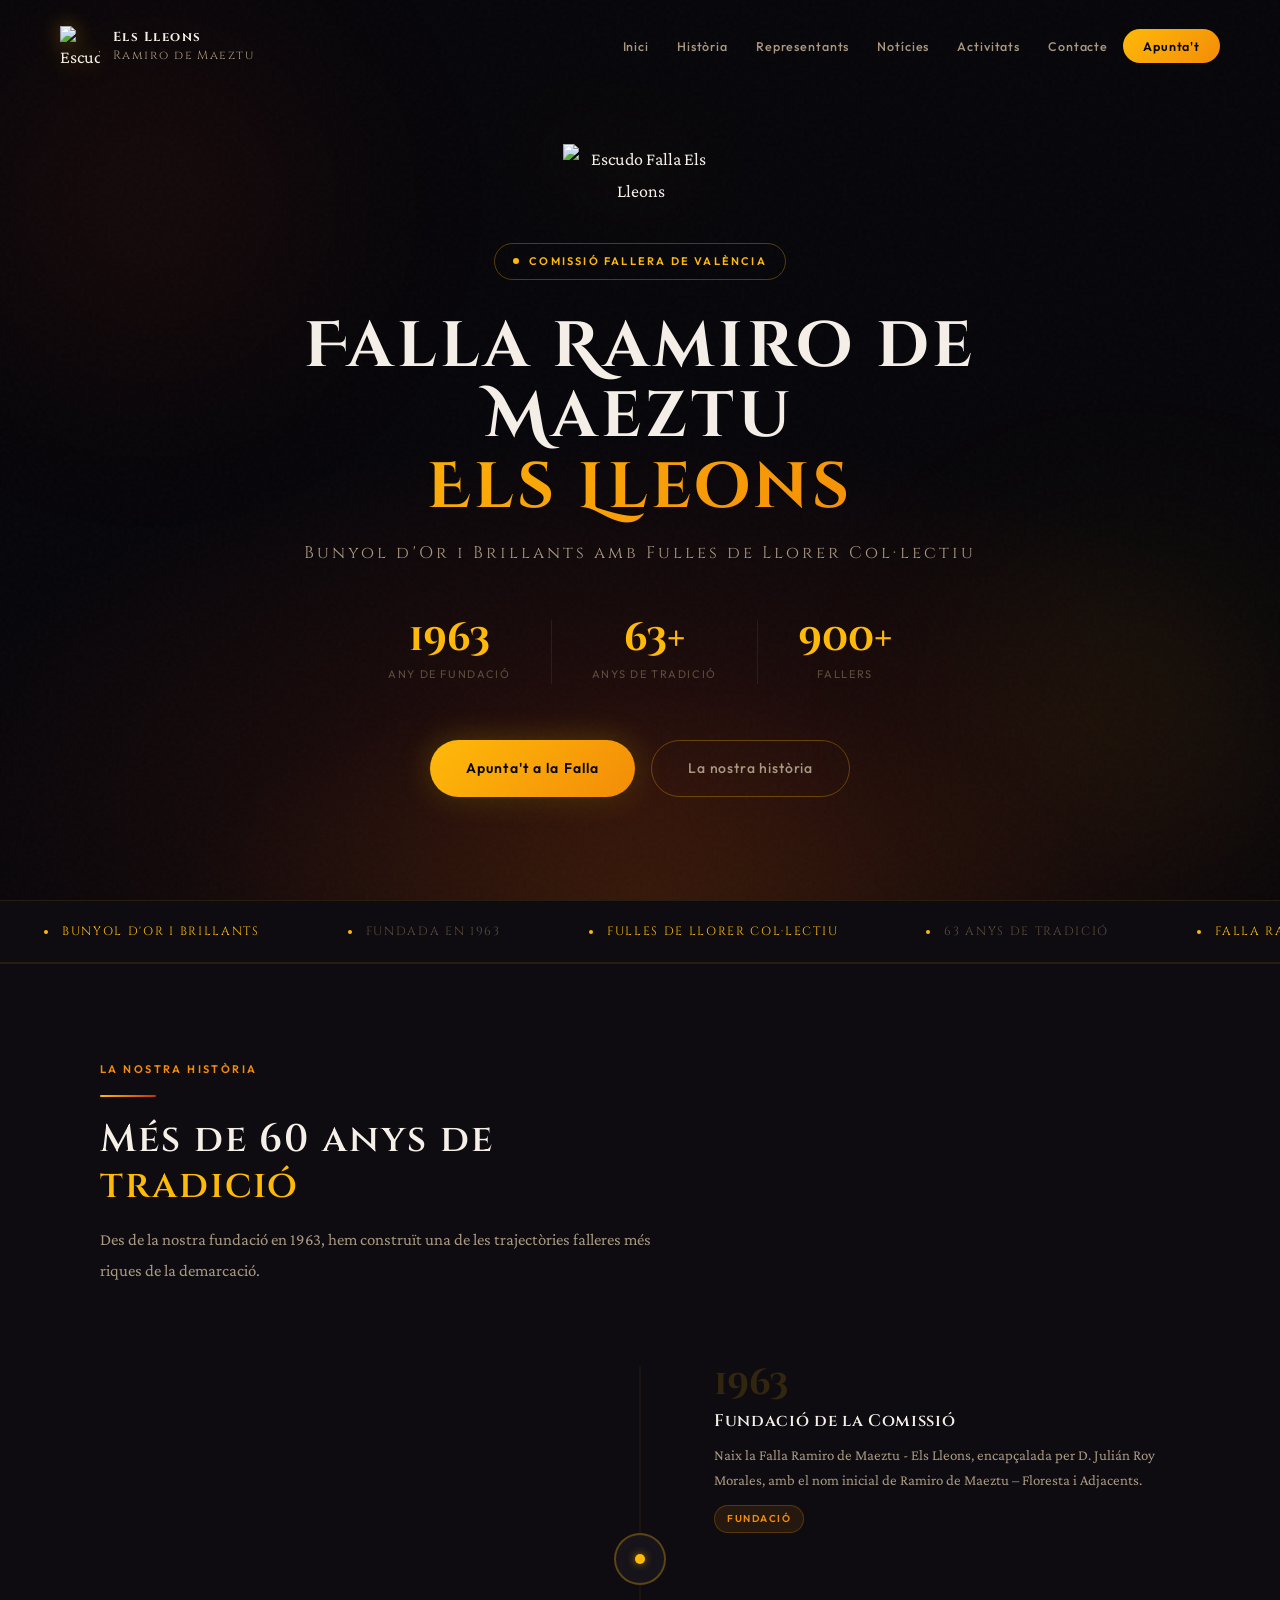
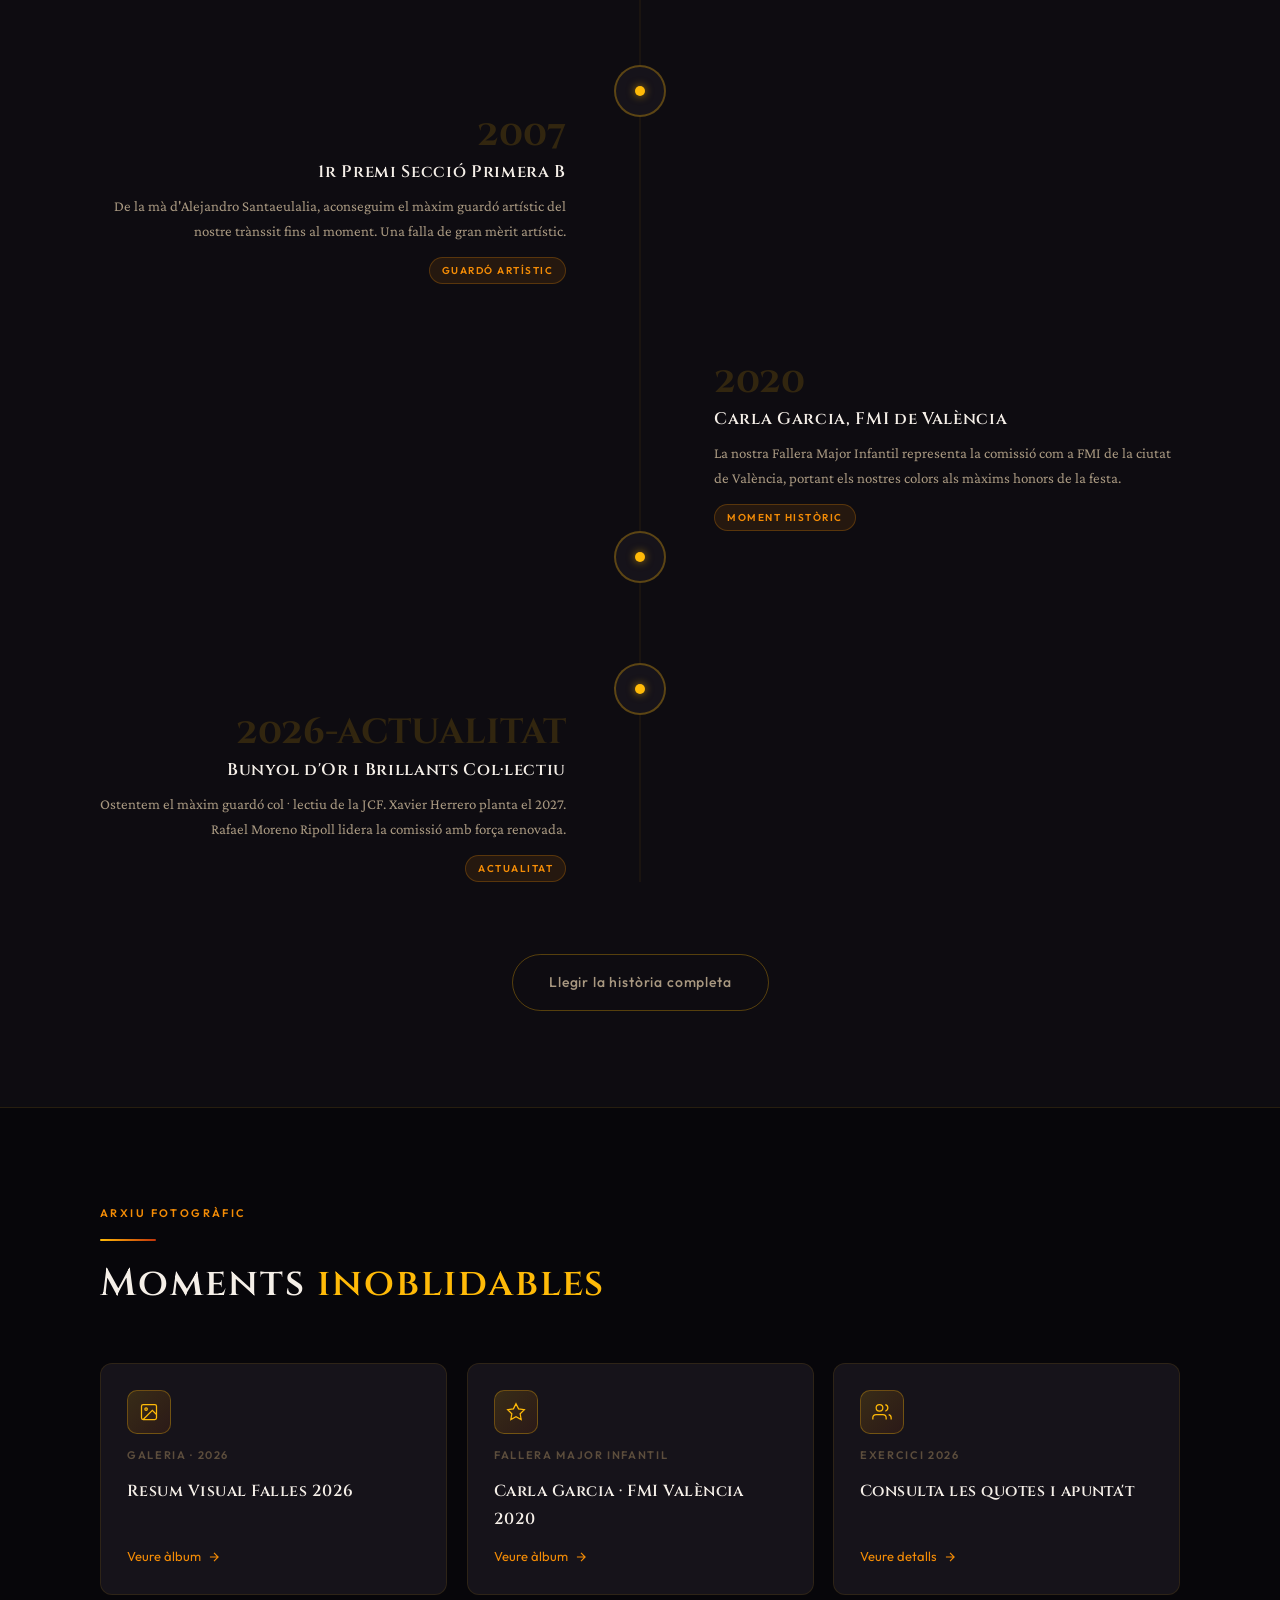
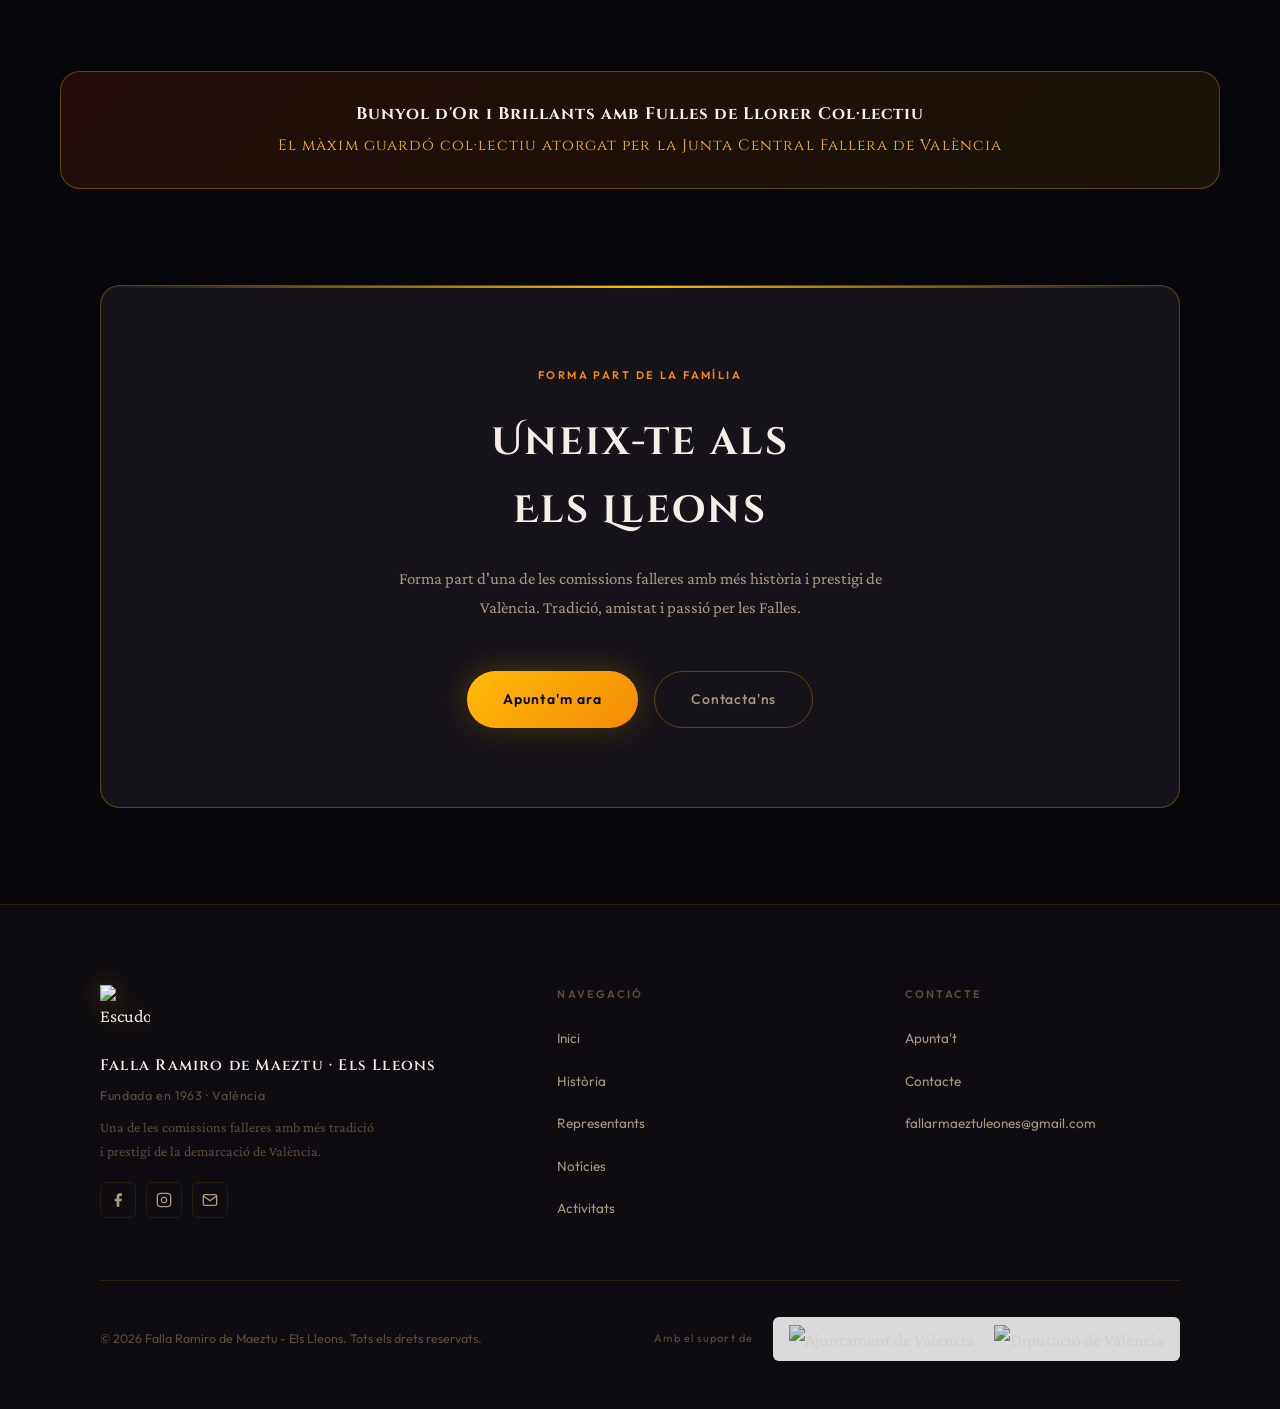
==== commit 94cb91ea: "Add files via upload" ====
--- a/index.html
+++ b/index.html
@@ -47,7 +47,7 @@
 
 <nav class="site-nav" id="siteNav">
   <a href="index.html" class="nav-logo">
-    <img src="img/escudo-BKOypUWz.png" alt="Escudo Falla Els Lleons"/>
+    <img src="https://lh3.googleusercontent.com/d/1XlqG8mf-adW639yzMgluBvttGPVP7VtD" alt="Escudo Falla Els Lleons"/>
     <div class="nav-logo-text"><strong>Els Lleons</strong>Ramiro de Maeztu</div>
   </a>
   <ul class="nav-links">
@@ -76,7 +76,7 @@
   <canvas id="ember-canvas"></canvas>
   <div class="hero-content" id="heroContent">
     <div class="hero-escudo-wrap" id="heroEscudo">
-      <img src="img/escudo-BKOypUWz.png" alt="Escudo Falla Ramiro de Maeztu - Els Lleons" class="hero-escudo"/>
+      <img src="https://lh3.googleusercontent.com/d/1XlqG8mf-adW639yzMgluBvttGPVP7VtD" alt="Escudo Falla Els Lleons" class="hero-escudo"/>
     </div>
     <div class="hero-badge" id="heroBadge"><span class="hero-badge-dot"></span>Comissió Fallera de València</div>
     <h1 class="hero-title" id="heroTitle">Falla Ramiro de Maeztu<span class="fire-text">Els Lleons</span></h1>
@@ -235,7 +235,7 @@
   <div class="container">
     <div class="footer-top">
       <div class="footer-brand">
-        <img src="img/escudo-BKOypUWz.png" alt="Escudo"/>
+        <img src="https://lh3.googleusercontent.com/d/1XlqG8mf-adW639yzMgluBvttGPVP7VtD" alt="Escudo"/>
         <div class="footer-brand-name">Falla Ramiro de Maeztu · Els Lleons</div>
         <div class="footer-brand-sub">Fundada en 1963 · València</div>
         <p class="footer-brand-desc">Una de les comissions falleres amb més tradició i prestigi de la demarcació de València.</p>
@@ -266,8 +266,8 @@
       <div class="footer-sponsors">
         <span class="footer-sponsor-label">Amb el suport de</span>
         <div class="footer-sponsor-logos">
-           <img src="img/ajuntament-BGm3J81t.png" alt="Ajuntament de València">
-          <img src="img/diputacio-DWRY4cS8.jpg" alt="Diputació de València">
+           <img src="https://lh3.googleusercontent.com/d/186nd2no6z_P-sRydVf3OC7S6dFa5KxBw" alt="Ajuntament de València">
+          <img src="https://lh3.googleusercontent.com/d/1qh3Xt06avyzzFMhHLjqsjmMLB_HvEtfL" alt="Diputació de València">
         </div>
       </div>
     </div>
